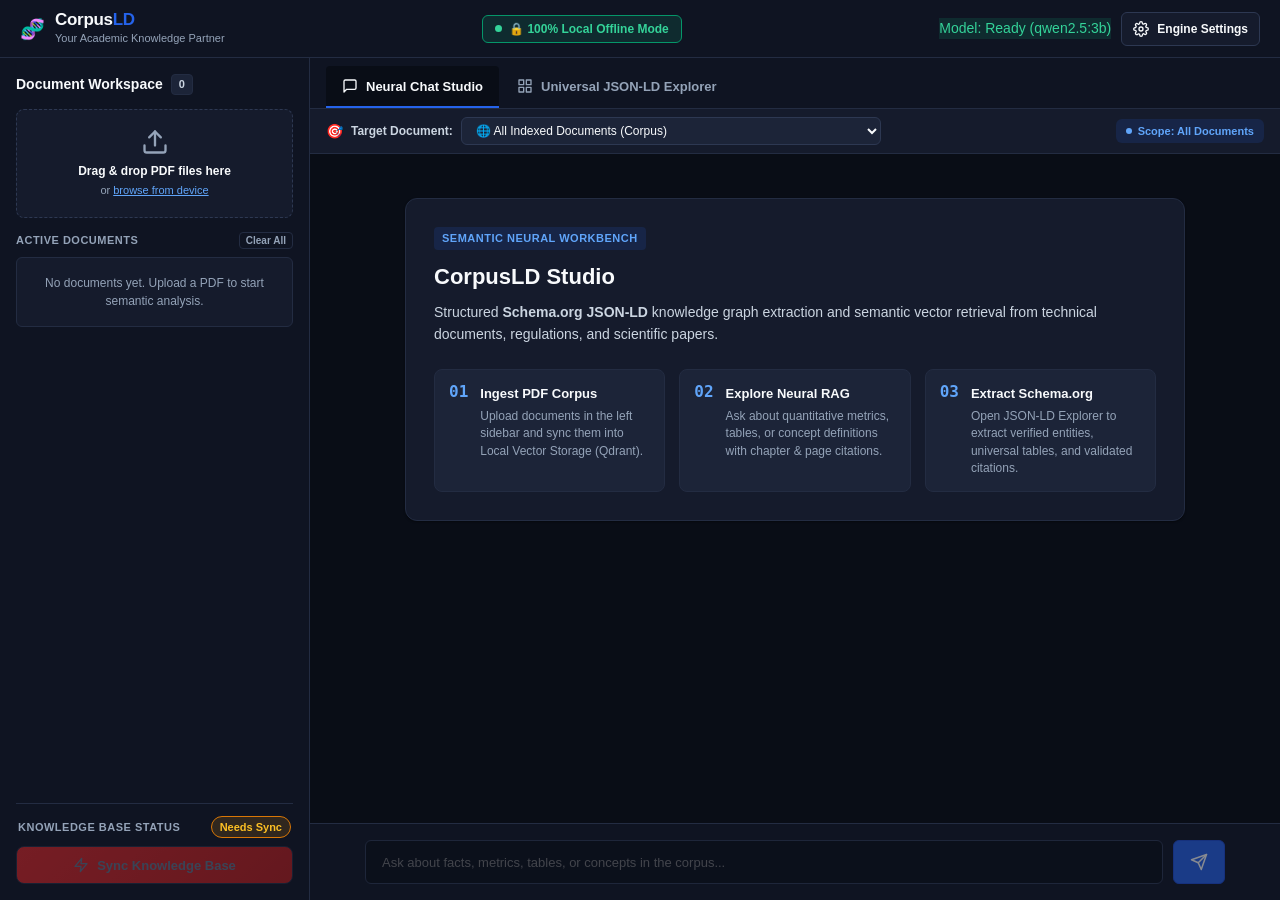
==== frontend/index.html @ 5a7f3708 "feat(ui): add GraphDB live sync controls and Enterprise connection settings" ====
<!DOCTYPE html>
<html lang="en">
<head>
  <meta charset="UTF-8">
  <meta name="viewport" content="width=device-width, initial-scale=1.0">
  <meta http-equiv="Content-Security-Policy" content="default-src 'self'; script-src 'self' 'unsafe-inline' https://cdn.jsdelivr.net; style-src 'self' 'unsafe-inline' https://fonts.googleapis.com; font-src 'self' https://fonts.gstatic.com; connect-src 'self'; img-src 'self' data:;">
  <meta name="description" content="CorpusLD: Academic Knowledge Discovery. Transform unstructured PDFs into verified Schema.org JSON-LD and grounded knowledge graphs.">
  <title>CorpusLD | Your Academic Knowledge Partner &amp; Neural RAG Studio</title>
  <link rel="preconnect" href="https://fonts.googleapis.com">
  <link rel="preconnect" href="https://fonts.gstatic.com" crossorigin>
  <link href="https://fonts.googleapis.com/css2?family=Inter:wght@400;500;600;700&family=JetBrains+Mono:wght@400;500;600&family=Outfit:wght@500;600;700&display=swap" rel="stylesheet">
  <link rel="stylesheet" href="style.css?v=2.4">
</head>
<body>

  <!-- APP CONTAINER -->
  <div class="app-layout">

    <!-- TOP NAVIGATION BAR -->
    <header class="app-header">
      <div class="header-left">
        <button id="btn-mobile-sidebar" class="btn-icon-nav mobile-only" aria-label="Open document navigation" title="Document Navigation">
          <svg width="20" height="20" viewBox="0 0 24 24" fill="none" stroke="currentColor" stroke-width="2" stroke-linecap="round"><line x1="3" y1="12" x2="21" y2="12"></line><line x1="3" y1="6" x2="21" y2="6"></line><line x1="3" y1="18" x2="21" y2="18"></line></svg>
        </button>
        <div class="brand-logo">
          <div class="brand-mark">🧬</div>
          <div class="brand-text">
            <div class="brand-title">Corpus<span class="brand-accent">LD</span></div>
            <div class="brand-subtitle">Your Academic Knowledge Partner</div>
          </div>
        </div>
      </div>

      <div class="header-center">
        <div id="privacy-badge" class="privacy-pill privacy-local" title="Data processed 100% locally on this device">
          <span class="status-indicator"></span>
          <span id="privacy-badge-text">100% Local Offline Mode</span>
        </div>
      </div>

      <div class="header-right">
        <div id="model-status-pill" class="status-badge badge-success">
          <span class="badge-dot"></span>
          <span id="model-status-text">Model: Ready (qwen2.5:3b)</span>
        </div>
        <button id="btn-open-settings" class="btn btn-secondary btn-compact" title="Engine Configuration & BYOK">
          <svg width="16" height="16" viewBox="0 0 24 24" fill="none" stroke="currentColor" stroke-width="2" stroke-linecap="round" stroke-linejoin="round"><circle cx="12" cy="12" r="3"></circle><path d="M19.4 15a1.65 1.65 0 0 0 .33 1.82l.06.06a2 2 0 0 1 0 2.83 2 2 0 0 1-2.83 0l-.06-.06a1.65 1.65 0 0 0-1.82-.33 1.65 1.65 0 0 0-1 1.51V21a2 2 0 0 1-2 2 2 2 0 0 1-2-2v-.09A1.65 1.65 0 0 0 9 19.4a1.65 1.65 0 0 0-1.82.33l-.06.06a2 2 0 0 1-2.83 0 2 2 0 0 1 0-2.83l.06-.06a1.65 1.65 0 0 0 .33-1.82 1.65 1.65 0 0 0-1.51-1H3a2 2 0 0 1-2-2 2 2 0 0 1 2-2h.09A1.65 1.65 0 0 0 4.6 9a1.65 1.65 0 0 0-.33-1.82l-.06-.06a2 2 0 0 1 0-2.83 2 2 0 0 1 2.83 0l.06.06a1.65 1.65 0 0 0 1.82.33H9a1.65 1.65 0 0 0 1-1.51V3a2 2 0 0 1 2-2 2 2 0 0 1 2 2v.09a1.65 1.65 0 0 0 1 1.51 1.65 1.65 0 0 0 1.82-.33l.06-.06a2 2 0 0 1 2.83 0 2 2 0 0 1 0 2.83l-.06.06a1.65 1.65 0 0 0-.33 1.82V9a1.65 1.65 0 0 0 1.51 1H21a2 2 0 0 1 2 2 2 2 0 0 1-2 2h-.09a1.65 1.65 0 0 0-1.51 1z"></path></svg>
          <span>Engine Settings</span>
        </button>
      </div>
    </header>

    <!-- MAIN BODY GRID -->
    <div class="app-body">

      <!-- SIDEBAR: SOURCE & KNOWLEDGE BASE -->
      <aside class="sidebar" id="app-sidebar">
        <div class="sidebar-header">
          <div class="sidebar-title-group">
            <h3>Document Workspace</h3>
            <span id="doc-count-badge" class="count-badge">0</span>
          </div>
          <button id="btn-close-sidebar" class="btn-icon-close mobile-only" aria-label="Close document panel">&times;</button>
        </div>

        <!-- UPLOAD DROPZONE -->
        <div class="dropzone" id="dropzone" tabindex="0" role="button" aria-label="Upload PDF files">
          <input type="file" id="file-input" multiple accept=".pdf" class="file-input-hidden">
          <div class="dropzone-content">
            <div class="dropzone-icon">
              <svg width="28" height="28" viewBox="0 0 24 24" fill="none" stroke="currentColor" stroke-width="2" stroke-linecap="round" stroke-linejoin="round"><path d="M21 15v4a2 2 0 0 1-2 2H5a2 2 0 0 1-2-2v-4"></path><polyline points="17 8 12 3 7 8"></polyline><line x1="12" y1="3" x2="12" y2="15"></line></svg>
            </div>
            <p class="dropzone-title">Drag &amp; drop PDF files here</p>
            <p class="dropzone-sub">or <span class="browse-link">browse from device</span></p>
          </div>
        </div>

        <!-- DOCUMENT LIST -->
        <div class="sources-container">
          <div class="sources-header">
            <span>Active Documents</span>
            <button id="btn-clear-workspace" class="btn-clear-workspace" title="Clear all documents from workspace">Clear All</button>
          </div>
          <div class="sources-list" id="sources-list">
            <div class="empty-sources">No documents yet. Upload a PDF to start semantic analysis.</div>
          </div>
        </div>

        <!-- SYNC ACTION BAR (WITH CO-LOCATED DYNAMIC STATUS) -->
        <div class="sidebar-footer">
          <div class="sync-status-row">
            <span class="sync-status-label">Knowledge Base Status</span>
            <span id="sync-state-badge" class="sync-badge badge-warning">Needs Sync</span>
          </div>
          <button id="btn-sync-kb" class="btn btn-sync btn-sync-needed btn-block" disabled>
            <svg class="sync-icon" width="16" height="16" viewBox="0 0 24 24" fill="none" stroke="currentColor" stroke-width="2" stroke-linecap="round" stroke-linejoin="round"><polygon points="13 2 3 14 12 14 11 22 21 10 12 10 13 2"></polygon></svg>
            <span id="btn-sync-label">Sync Knowledge Base</span>
          </button>
          <div id="sync-spinner" class="sync-status hidden">
            <div class="spinner"></div>
            <span id="sync-status-text">Processing...</span>
          </div>
        </div>
      </aside>

      <!-- SIDEBAR BACKDROP FOR MOBILE -->
      <div id="sidebar-backdrop" class="sidebar-backdrop hidden"></div>

      <!-- MAIN CONTENT VIEW -->
      <main class="main-content">
        
        <!-- PRIMARY TABS NAVIGATION -->
        <nav class="tabs-nav" aria-label="Studio View Navigation">
          <button class="tab-btn active" data-tab="tab-chat" id="tab-nav-chat">
            <svg width="16" height="16" viewBox="0 0 24 24" fill="none" stroke="currentColor" stroke-width="2" stroke-linecap="round" stroke-linejoin="round"><path d="M21 15a2 2 0 0 1-2 2H7l-4 4V5a2 2 0 0 1 2-2h14a2 2 0 0 1 2 2z"></path></svg>
            <span>Neural Chat Studio</span>
          </button>
          <button class="tab-btn" data-tab="tab-jsonld" id="tab-nav-jsonld">
            <svg width="16" height="16" viewBox="0 0 24 24" fill="none" stroke="currentColor" stroke-width="2" stroke-linecap="round" stroke-linejoin="round"><rect x="3" y="3" width="7" height="7"></rect><rect x="14" y="3" width="7" height="7"></rect><rect x="14" y="14" width="7" height="7"></rect><rect x="3" y="14" width="7" height="7"></rect></svg>
            <span>Universal JSON-LD Explorer</span>
          </button>
        </nav>

        <!-- TAB 1: NEURAL CHAT STUDIO (RAG) -->
        <div id="tab-chat" class="tab-panel active">
          <div class="chat-container">
            <!-- CHAT SCOPE SELECTOR BAR -->
            <div class="chat-scope-bar">
              <div class="scope-select-wrap">
                <span class="scope-icon">🎯</span>
                <span class="scope-title">Target Document:</span>
                <select id="select-chat-scope" class="select-chat-scope">
                  <option value="">🌐 All Indexed Documents (Corpus)</option>
                </select>
              </div>
              <div id="chat-scope-pill" class="chat-scope-pill">
                <span class="scope-indicator-dot"></span>
                <span id="chat-scope-pill-text">Scope: All Documents</span>
              </div>
            </div>

            <div class="chat-messages" id="chat-messages">
              <div class="chat-welcome-card">
                <div class="welcome-header">
                  <div class="welcome-badge">Semantic Neural Workbench</div>
                  <h2>CorpusLD Studio</h2>
                  <p class="welcome-desc">Structured <strong>Schema.org JSON-LD</strong> knowledge graph extraction and semantic vector retrieval from technical documents, regulations, and scientific papers.</p>
                </div>
                
                <div class="welcome-workflow-grid">
                  <div class="workflow-step">
                    <div class="step-num">01</div>
                    <div class="step-content">
                      <h4>Ingest PDF Corpus</h4>
                      <p>Upload documents in the left sidebar and sync them into Local Vector Storage (Qdrant).</p>
                    </div>
                  </div>
                  <div class="workflow-step">
                    <div class="step-num">02</div>
                    <div class="step-content">
                      <h4>Explore Neural RAG</h4>
                      <p>Ask about quantitative metrics, tables, or concept definitions with chapter &amp; page citations.</p>
                    </div>
                  </div>
                  <div class="workflow-step">
                    <div class="step-num">03</div>
                    <div class="step-content">
                      <h4>Extract Schema.org</h4>
                      <p>Open JSON-LD Explorer to extract verified entities, universal tables, and validated citations.</p>
                    </div>
                  </div>
                </div>
              </div>
            </div>

            <!-- CHAT INPUT BAR -->
            <div class="chat-input-wrapper">
              <form id="chat-form" class="chat-form">
                <input type="text" id="chat-input" placeholder="Ask about facts, metrics, tables, or concepts in the corpus..." autocomplete="off" disabled>
                <button type="submit" id="btn-send-chat" class="btn btn-primary btn-send" disabled aria-label="Send Query">
                  <svg width="18" height="18" viewBox="0 0 24 24" fill="none" stroke="currentColor" stroke-width="2" stroke-linecap="round" stroke-linejoin="round"><line x1="22" y1="2" x2="11" y2="13"></line><polygon points="22 2 15 22 11 13 2 9 22 2"></polygon></svg>
                </button>
              </form>
            </div>
          </div>
        </div>

        <!-- TAB 2: UNIVERSAL JSON-LD EXPLORER -->
        <div id="tab-jsonld" class="tab-panel">
          <div class="jsonld-workspace">
            
            <!-- CONTROLS BAR -->
            <div class="jsonld-controls-bar">
              <div class="control-group">
                <label for="select-jsonld-doc">Select Source Document:</label>
                <select id="select-jsonld-doc" class="select-dropdown">
                  <option value="">Select registered document...</option>
                </select>
              </div>
              <div class="control-actions">
                <button id="btn-run-extraction" class="btn btn-accent" disabled>
                  <svg width="16" height="16" viewBox="0 0 24 24" fill="none" stroke="currentColor" stroke-width="2" stroke-linecap="round" stroke-linejoin="round"><polygon points="13 2 3 14 12 14 11 22 21 10 12 10 13 2"></polygon></svg>
                  <span>Extract JSON-LD (Agentic RAG)</span>
                </button>
                <button id="btn-cancel-extraction" class="btn btn-danger hidden">
                  <svg width="16" height="16" viewBox="0 0 24 24" fill="none" stroke="currentColor" stroke-width="2" stroke-linecap="round" stroke-linejoin="round"><rect x="3" y="3" width="18" height="18" rx="2" ry="2"></rect></svg>
                  <span>Cancel</span>
                </button>
                <div class="export-dropdown-wrapper">
                  <select id="select-export-format" class="select-dropdown export-select" disabled title="Select export serialization format">
                    <option value="jsonld">📥 Universal JSON-LD (.jsonld)</option>
                    <option value="ttl">🐢 W3C Turtle RDF (.ttl)</option>
                    <option value="bibtex">📚 BibTeX Citation (.bib)</option>
                    <option value="ris">📑 RIS Reference (.ris)</option>
                    <option value="csl">🧩 CSL-JSON (.csl.json)</option>
                    <option value="cypher">🕸️ Neo4j Cypher Script (.cql)</option>
                    <option value="graph">🧠 Deep KG Graph (.graph.jsonld)</option>
                  </select>
                  <button id="btn-download-export" class="btn btn-secondary" disabled title="Download formatted export file">
                    <svg width="16" height="16" viewBox="0 0 24 24" fill="none" stroke="currentColor" stroke-width="2" stroke-linecap="round" stroke-linejoin="round"><path d="M21 15v4a2 2 0 0 1-2 2H5a2 2 0 0 1-2-2v-4"></path><polyline points="7 10 12 15 17 10"></polyline><line x1="12" y1="15" x2="12" y2="3"></line></svg>
                    <span>Download</span>
                  </button>
                </div>
                <button id="btn-sync-graphdb" class="btn btn-secondary" disabled title="Stream extracted Knowledge Graph directly into live Neo4j or SPARQL GraphDB">
                  <svg width="16" height="16" viewBox="0 0 24 24" fill="none" stroke="currentColor" stroke-width="2" stroke-linecap="round" stroke-linejoin="round"><circle cx="18" cy="5" r="3"></circle><circle cx="6" cy="12" r="3"></circle><circle cx="18" cy="19" r="3"></circle><line x1="8.59" y1="13.51" x2="15.42" y2="17.49"></line><line x1="15.41" y1="6.51" x2="8.59" y2="10.49"></line></svg>
                  <span>Sync to GraphDB</span>
                </button>
                <button id="btn-copy-scholar-tags" class="btn btn-secondary" disabled title="Copy Google Scholar & Highwire Press HTML Meta Tags">
                  <svg width="16" height="16" viewBox="0 0 24 24" fill="none" stroke="currentColor" stroke-width="2" stroke-linecap="round" stroke-linejoin="round"><path d="M4 19.5A2.5 2.5 0 0 1 6.5 17H20"></path><path d="M6.5 2H20v20H6.5A2.5 2.5 0 0 1 4 19.5v-15A2.5 2.5 0 0 1 6.5 2z"></path></svg>
                  <span>Copy Scholar Tags</span>
                </button>
              </div>
            </div>

            <!-- AGENTIC MULTI-STEP PROGRESS STEPPER -->
            <div id="agent-stepper" class="agent-stepper hidden">
              <div class="stepper-header">
                <div class="stepper-title-wrap">
                  <span class="stepper-indicator"></span>
                  <span class="stepper-title">Agentic Multi-Step Extraction Pipeline</span>
                </div>
                <span id="stepper-timer" class="stepper-timer">00:00</span>
              </div>
              <div class="stepper-track">
                <div class="step-card" id="step-1">
                  <div class="step-icon">1</div>
                  <div class="step-info">
                    <span class="step-name">Cover &amp; Metadata</span>
                    <span class="step-status" id="step-status-1">Pending</span>
                  </div>
                </div>
                <div class="step-divider"></div>
                <div class="step-card" id="step-2">
                  <div class="step-icon">2</div>
                  <div class="step-info">
                    <span class="step-name">Section Outline</span>
                    <span class="step-status" id="step-status-2">Pending</span>
                  </div>
                </div>
                <div class="step-divider"></div>
                <div class="step-card" id="step-3">
                  <div class="step-icon">3</div>
                  <div class="step-info">
                    <span class="step-name">Precision Metrics</span>
                    <span class="step-status" id="step-status-3">Pending</span>
                  </div>
                </div>
                <div class="step-divider"></div>
                <div class="step-card" id="step-4">
                  <div class="step-icon">4</div>
                  <div class="step-info">
                    <span class="step-name">Tables &amp; Data</span>
                    <span class="step-status" id="step-status-4">Pending</span>
                  </div>
                </div>
                <div class="step-divider"></div>
                <div class="step-card" id="step-5">
                  <div class="step-icon">5</div>
                  <div class="step-info">
                    <span class="step-name">Bibliography</span>
                    <span class="step-status" id="step-status-5">Pending</span>
                  </div>
                </div>
              </div>
            </div>

            <!-- LIVE TERMINAL LOG STREAM -->
            <div id="terminal-container" class="terminal-card hidden">
              <div class="terminal-header">
                <div class="terminal-title">
                  <span id="terminal-pulse" class="terminal-pulse"></span>
                  <span id="terminal-status-text">Agentic Execution Live Stream</span>
                </div>
                <button id="btn-clear-terminal" class="btn-clear">Clear Terminal</button>
              </div>
              <div id="terminal-logs" class="terminal-body"></div>
            </div>

            <!-- JSON-LD RESULTS CONTAINER -->
            <div id="jsonld-results-container" class="jsonld-results-wrapper hidden">
              
              <!-- DOCUMENT HERO OVERVIEW CARD -->
              <div class="doc-hero-card">
                <div class="doc-hero-meta-row">
                  <span id="hero-badge-type" class="hero-meta-pill">🏷️ ScholarlyArticle</span>
                  <span id="hero-badge-lang" class="hero-meta-pill">🌐 en</span>
                  <span id="hero-badge-date" class="hero-meta-pill">📅 2024</span>
                  <span id="hero-badge-authors" class="hero-meta-pill">👥 4 Authors</span>
                  <span id="hero-badge-citations" class="hero-meta-pill">📚 15 Citations</span>
                </div>
                <h2 id="doc-hero-title" class="doc-hero-title">Document Title</h2>
                <p id="doc-hero-desc" class="doc-hero-desc">Document description...</p>
              </div>

              <!-- RICH SNIPPETS & KG VALIDATION AUDIT STRIP -->
              <div class="validator-banner">
                <div class="validator-left">
                  <div class="score-box">
                    <span id="rich-score-val" class="score-number">100</span>
                    <span class="score-total">/ 100</span>
                  </div>
                  <div class="validator-badge-info">
                    <span id="rich-badge" class="badge-tag badge-ready">Google Rich Result Ready</span>
                    <span class="validator-sublabel">Schema.org &amp; Knowledge Graph Integrity Audit</span>
                  </div>
                </div>
                <div class="validator-divider"></div>
                <div class="validator-checks-grid" id="validator-checks"></div>
              </div>

              <!-- 13 SUB-TABS NAVIGATION -->
              <div class="subtabs-nav" role="tablist">
                <button class="subtab-btn active" data-subtab="sub-author">Author &amp; Metadata</button>
                <button class="subtab-btn" data-subtab="sub-kg">🧠 Knowledge Graph</button>
                <button class="subtab-btn" data-subtab="sub-entities">Entities</button>
                <button class="subtab-btn" data-subtab="sub-metrics">Quantitative Metrics</button>
                <button class="subtab-btn" data-subtab="sub-sections">Sections</button>
                <button class="subtab-btn" data-subtab="sub-tables">Tables</button>
                <button class="subtab-btn" data-subtab="sub-procedures">⚙️ Procedures</button>
                <button class="subtab-btn" data-subtab="sub-formulas">📐 Math Formulas</button>
                <button class="subtab-btn" data-subtab="sub-terms">🏷️ Terms &amp; Codes</button>
                <button class="subtab-btn" data-subtab="sub-refs">References</button>
                <button class="subtab-btn" data-subtab="sub-scholar">Scholar Meta Tags</button>
                <button class="subtab-btn" data-subtab="sub-htmlhead">HTML Head Bundle</button>
                <button class="subtab-btn" data-subtab="sub-raw">Raw JSON-LD</button>
                <button class="subtab-btn" data-subtab="sub-logs">Telemetry Logs</button>
              </div>

              <!-- SUBTAB PANELS -->
              <div class="subtabs-content">
                <div id="sub-author" class="subtab-panel active">
                  <div id="author-content"></div>
                </div>
                <div id="sub-kg" class="subtab-panel">
                  <div id="kg-content"></div>
                </div>
                <div id="sub-entities" class="subtab-panel">
                  <div id="entities-content"></div>
                </div>
                <div id="sub-metrics" class="subtab-panel">
                  <div id="metrics-content"></div>
                </div>
                <div id="sub-sections" class="subtab-panel">
                  <div id="sections-content"></div>
                </div>
                <div id="sub-tables" class="subtab-panel">
                  <div id="tables-content"></div>
                </div>
                <div id="sub-procedures" class="subtab-panel">
                  <div id="procedures-content"></div>
                </div>
                <div id="sub-formulas" class="subtab-panel">
                  <div id="formulas-content"></div>
                </div>
                <div id="sub-terms" class="subtab-panel">
                  <div id="terms-content"></div>
                </div>
                <div id="sub-refs" class="subtab-panel">
                  <div id="refs-content"></div>
                </div>
                <div id="sub-scholar" class="subtab-panel">
                  <div class="code-block-wrapper">
                    <button id="btn-copy-scholar" class="btn-copy">Copy HTML Meta Tags</button>
                    <pre><code id="scholar-meta-code" class="language-html"></code></pre>
                  </div>
                </div>
                <div id="sub-htmlhead" class="subtab-panel">
                  <div class="code-block-wrapper">
                    <button id="btn-copy-htmlhead" class="btn-copy">Copy HTML Head Bundle</button>
                    <pre><code id="htmlhead-code" class="language-html"></code></pre>
                  </div>
                </div>
                <div id="sub-logs" class="subtab-panel">
                  <div id="logs-content"></div>
                </div>
                <div id="sub-raw" class="subtab-panel">
                  <div class="code-block-wrapper">
                    <button id="btn-copy-raw" class="btn-copy">Copy JSON-LD</button>
                    <pre><code id="raw-jsonld-code"></code></pre>
                  </div>
                </div>
              </div>


            </div>

          </div>
        </div>

      </main>
    </div>
  </div>

  <!-- SETTINGS MODAL (BYOK & ENGINE CONFIG) -->
  <div id="settings-modal" class="modal-backdrop hidden" role="dialog" aria-modal="true" aria-labelledby="settings-modal-heading">
    <div class="modal-dialog">
      <div class="modal-header">
        <div class="modal-title">
          <svg width="20" height="20" viewBox="0 0 24 24" fill="none" stroke="currentColor" stroke-width="2" stroke-linecap="round" stroke-linejoin="round"><circle cx="12" cy="12" r="3"></circle><path d="M19.4 15a1.65 1.65 0 0 0 .33 1.82l.06.06a2 2 0 0 1 0 2.83 2 2 0 0 1-2.83 0l-.06-.06a1.65 1.65 0 0 0-1.82-.33 1.65 1.65 0 0 0-1 1.51V21a2 2 0 0 1-2 2 2 2 0 0 1-2-2v-.09A1.65 1.65 0 0 0 9 19.4a1.65 1.65 0 0 0-1.82.33l-.06.06a2 2 0 0 1-2.83 0 2 2 0 0 1 0-2.83l.06-.06a1.65 1.65 0 0 0 .33-1.82 1.65 1.65 0 0 0-1.51-1H3a2 2 0 0 1-2-2 2 2 0 0 1 2-2h.09A1.65 1.65 0 0 0 4.6 9a1.65 1.65 0 0 0-.33-1.82l-.06-.06a2 2 0 0 1 0-2.83 2 2 0 0 1 2.83 0l.06.06a1.65 1.65 0 0 0 1.82.33H9a1.65 1.65 0 0 0 1-1.51V3a2 2 0 0 1 2-2 2 2 0 0 1 2 2v.09a1.65 1.65 0 0 0 1 1.51 1.65 1.65 0 0 0 1.82-.33l.06-.06a2 2 0 0 1 2.83 0 2 2 0 0 1 0 2.83l-.06.06a1.65 1.65 0 0 0-.33 1.82V9a1.65 1.65 0 0 0 1.51 1H21a2 2 0 0 1 2 2 2 2 0 0 1-2 2h-.09a1.65 1.65 0 0 0-1.51 1z"></path></svg>
          <h3 id="settings-modal-heading">Engine Configuration &amp; BYOK</h3>
        </div>
        <button id="btn-close-settings" class="btn-close" aria-label="Close Settings">&times;</button>
      </div>

      <div class="modal-body">
        
        <!-- PRIVACY NOTICE BANNER -->
        <div class="privacy-notice">
          <div class="notice-icon">
            <svg width="18" height="18" viewBox="0 0 24 24" fill="none" stroke="currentColor" stroke-width="2" stroke-linecap="round" stroke-linejoin="round"><rect x="3" y="11" width="18" height="11" rx="2" ry="2"></rect><path d="M7 11V7a5 5 0 0 1 10 0v4"></path></svg>
          </div>
          <div class="notice-text">
            <strong>API Key Privacy:</strong> API keys are stored exclusively in your local browser memory (localStorage) and are never sent to third-party databases.
          </div>
        </div>

        <!-- SECTION 1: LLM ENGINE -->
        <div class="settings-section">
          <h4>LLM Inference Engine</h4>
          
          <div class="form-group">
            <label for="setting-provider">Select Provider:</label>
            <select id="setting-provider" class="form-control">
              <option value="ollama">Local Ollama (100% Offline Local)</option>
              <option value="gemini">Google Gemini (BYOK Cloud)</option>
              <option value="groq">Groq High-Speed (BYOK Cloud)</option>
              <option value="openai">OpenAI Official (BYOK Cloud)</option>
              <option value="custom">Custom OpenAI-Compatible / OpenRouter / LM Studio</option>
            </select>
          </div>

          <!-- DYNAMIC LOCAL OLLAMA MODELS -->
          <div id="group-ollama-model" class="form-group">
            <label for="setting-ollama-model">Detected Local Ollama Models:</label>
            <select id="setting-ollama-model" class="form-control">
              <option value="qwen2.5:3b">qwen2.5:3b (Recommended Default)</option>
            </select>
          </div>

          <!-- CUSTOM BASE URL (FOR OPENROUTER / LM STUDIO / VLLM) -->
          <div id="group-base-url" class="form-group hidden">
            <label for="setting-base-url">Custom Base URL / API Endpoint:</label>
            <input type="text" id="setting-base-url" class="form-control" placeholder="https://openrouter.ai/api/v1 or http://localhost:1234/v1">
          </div>

          <!-- CLOUD / CUSTOM MODEL NAME -->
          <div id="group-cloud-model" class="form-group hidden">
            <label for="setting-cloud-model">Model Name (Model ID):</label>
            <input type="text" id="setting-cloud-model" class="form-control" placeholder="gemini-3.5-flash-lite / deepseek-chat / meta-llama/llama-3.3-70b-instruct">
          </div>

          <div id="group-api-key" class="form-group hidden">
            <label for="setting-api-key">API Key (Optional for local servers like LM Studio):</label>
            <input type="password" id="setting-api-key" class="form-control" placeholder="sk-... / gsk_... / key">
          </div>
        </div>

        <!-- SECTION 2: PARSER ENGINE -->
        <div class="settings-section">
          <h4>PDF Parser Strategy</h4>
          
          <div class="form-group">
            <label for="setting-parser">Parser Selection:</label>
            <select id="setting-parser" class="form-control">
              <option value="pypdf">PyPDF Local (100% Offline, Standard)</option>
              <option value="hybrid">Hybrid: PyPDF + LlamaParse (selective: complex table pages only)</option>
              <option value="llamaparse">LlamaParse API (Vision Layout Markdown)</option>
              <option value="unstructured">Unstructured API (Structured JSON)</option>
            </select>
          </div>

          <div id="group-llamaparse-key" class="form-group hidden">
            <label for="setting-llamaparse-key">LlamaParse API Key:</label>
            <input type="password" id="setting-llamaparse-key" class="form-control" placeholder="llx-...">
          </div>

          <div id="group-unstructured-key" class="form-group hidden">
            <label for="setting-unstructured-key">Unstructured API Key:</label>
            <input type="password" id="setting-unstructured-key" class="form-control" placeholder="API Key...">
          </div>
        </div>

        <!-- SECTION 3: ENTERPRISE GRAPHDB & REPOSITORY SYNC -->
        <div class="settings-section">
          <h4>Enterprise Graph Database &amp; Repository Sync</h4>
          
          <div class="form-group">
            <label for="setting-graphdb-type">Graph Database Target:</label>
            <select id="setting-graphdb-type" class="form-control">
              <option value="neo4j">Neo4j (Bolt Protocol / REST API)</option>
              <option value="sparql">SPARQL 1.1 Store (Apache Jena / Virtuoso / GraphDB / Neptune)</option>
            </select>
          </div>

          <div id="group-neo4j-fields">
            <div class="form-group">
              <label for="setting-neo4j-uri">Neo4j Bolt URI:</label>
              <input type="text" id="setting-neo4j-uri" class="form-control" placeholder="bolt://localhost:7687 or neo4j+s://xxx.databases.neo4j.io">
            </div>
            <div style="display: grid; grid-template-columns: 1fr 1fr; gap: 10px;">
              <div class="form-group">
                <label for="setting-neo4j-user">Username:</label>
                <input type="text" id="setting-neo4j-user" class="form-control" placeholder="neo4j">
              </div>
              <div class="form-group">
                <label for="setting-neo4j-pass">Password:</label>
                <input type="password" id="setting-neo4j-pass" class="form-control" placeholder="password">
              </div>
            </div>
            <div class="form-group">
              <label for="setting-neo4j-db">Database Name:</label>
              <input type="text" id="setting-neo4j-db" class="form-control" placeholder="neo4j">
            </div>
          </div>

          <div id="group-sparql-fields" class="form-group hidden">
            <label for="setting-sparql-url">SPARQL 1.1 Update Endpoint URL:</label>
            <input type="text" id="setting-sparql-url" class="form-control" placeholder="http://localhost:3030/dataset/update">
          </div>

          <div style="display: flex; gap: 8px; align-items: center; margin-top: 10px;">
            <button type="button" id="btn-test-graphdb" class="btn btn-secondary btn-compact">Test Connection</button>
            <span id="graphdb-test-result" style="font-size: 11px; color: var(--text-muted);"></span>
          </div>
        </div>

      </div>

      <div class="modal-footer">
        <button id="btn-reset-settings" class="btn btn-secondary">Reset to Default</button>
        <button id="btn-save-settings" class="btn btn-primary">Save Settings</button>
      </div>
    </div>
  </div>

  <script src="app.js?v=2.4"></script>
</body>
</html>
---- frontend/style.css ----
/* ==========================================================================
   CORPUSLD: HIGH-PRECISION SEMANTIC LINKED DATA & NEURAL RAG STUDIO
   ANTI-SLOP DESIGN SYSTEM & ACCESSIBLE STYLESHEET (WCAG AA COMPLIANT)
   ========================================================================== */

:root {
  /* Surface & Background Tokens (Solid, Non-Frosted) */
  --bg-app: #090d16;
  --bg-sidebar: #0f1422;
  --bg-header: #0f1422;
  --bg-surface: #151b2c;
  --bg-surface-raised: #1c2438;
  --bg-surface-hover: #242e47;
  --bg-surface-active: #2b3857;

  /* Border Tokens */
  --border-subtle: #232c42;
  --border-default: #2d3852;
  --border-hover: #3d4c6f;
  --border-focus: #3b82f6;

  /* Text Contrast Tokens (WCAG AA 4.5:1 to 14:1 verified against dark base) */
  --text-primary: #f8fafc;
  --text-secondary: #cbd5e1;
  --text-muted: #94a3b8;
  --text-dim: #64748b;
  --text-on-accent: #ffffff;

  /* Accent & Intent Palette */
  --accent-primary: #2563eb;
  --accent-primary-hover: #1d4ed8;
  --accent-primary-subtle: rgba(37, 99, 235, 0.14);

  --accent-emerald: #10b981;
  --accent-emerald-subtle: rgba(16, 185, 129, 0.14);
  --accent-emerald-border: #059669;

  --accent-amber: #f59e0b;
  --accent-amber-subtle: rgba(245, 158, 11, 0.14);
  --accent-amber-border: #d97706;

  --accent-rose: #ef4444;
  --accent-rose-hover: #dc2626;
  --accent-rose-subtle: rgba(239, 68, 68, 0.14);
  --accent-rose-border: #b91c1c;

  /* Typography */
  --font-ui: 'Inter', -apple-system, BlinkMacSystemFont, 'Segoe UI', Roboto, sans-serif;
  --font-brand: 'Outfit', 'Inter', sans-serif;
  --font-mono: 'JetBrains Mono', 'SF Mono', Consolas, monospace;

  /* Radii & Structured Geometry */
  --radius-xs: 4px;
  --radius-sm: 6px;
  --radius-md: 8px;
  --radius-lg: 12px;

  /* Crisp Shadows (Ground Elevation without Diffuse Glows) */
  --shadow-sm: 0 1px 2px rgba(0, 0, 0, 0.4);
  --shadow-md: 0 4px 12px rgba(0, 0, 0, 0.45);
  --shadow-lg: 0 12px 32px rgba(0, 0, 0, 0.6);

  /* Transition Tokens */
  --ease-standard: cubic-bezier(0.2, 0, 0, 1);
  --duration-fast: 150ms;
  --duration-base: 200ms;
}

/* ==========================================================================
   RESET & ACCESSIBILITY DEFAULTS
   ========================================================================== */
*, *::before, *::after {
  box-sizing: border-box;
  margin: 0;
  padding: 0;
}

html, body {
  height: 100%;
  width: 100%;
  background-color: var(--bg-app);
  color: var(--text-primary);
  font-family: var(--font-ui);
  font-size: 14px;
  line-height: 1.5;
  -webkit-font-smoothing: antialiased;
  -moz-osx-font-smoothing: grayscale;
}

/* Keyboard Focus Rings */
:focus-visible {
  outline: 2px solid var(--border-focus);
  outline-offset: 2px;
}

/* Scrollbars */
::-webkit-scrollbar {
  width: 7px;
  height: 7px;
}
::-webkit-scrollbar-track {
  background: var(--bg-app);
}
::-webkit-scrollbar-thumb {
  background: var(--border-default);
  border-radius: var(--radius-xs);
}
::-webkit-scrollbar-thumb:hover {
  background: var(--border-hover);
}

/* ==========================================================================
   LAYOUT STRUCTURE
   ========================================================================== */
.app-layout {
  display: flex;
  flex-direction: column;
  height: 100vh;
  width: 100vw;
  overflow: hidden;
  background-color: var(--bg-app);
}

/* ==========================================================================
   HEADER
   ========================================================================== */
.app-header {
  height: 58px;
  padding: 0 20px;
  display: flex;
  align-items: center;
  justify-content: space-between;
  background-color: var(--bg-header);
  border-bottom: 1px solid var(--border-subtle);
  flex-shrink: 0;
  z-index: 30;
}

.header-left {
  display: flex;
  align-items: center;
  gap: 12px;
}

.brand-logo {
  display: flex;
  align-items: center;
  gap: 10px;
  user-select: none;
}

.brand-mark {
  font-size: 20px;
  display: flex;
  align-items: center;
  justify-content: center;
}

.brand-title {
  font-family: var(--font-brand);
  font-size: 17px;
  font-weight: 700;
  letter-spacing: -0.3px;
  color: var(--text-primary);
  line-height: 1.1;
}

.brand-accent {
  color: var(--accent-primary);
}

.brand-subtitle {
  font-size: 11px;
  color: var(--text-muted);
  font-weight: 500;
}

.header-center {
  display: flex;
  align-items: center;
}

/* Privacy Indicator */
.privacy-pill {
  display: inline-flex;
  align-items: center;
  gap: 7px;
  padding: 4px 12px;
  border-radius: var(--radius-sm);
  font-size: 12px;
  font-weight: 600;
  background-color: var(--bg-surface);
  border: 1px solid var(--border-subtle);
  color: var(--text-secondary);
}

.privacy-local {
  background-color: var(--accent-emerald-subtle);
  border-color: var(--accent-emerald-border);
  color: #34d399;
}

.privacy-cloud {
  background-color: var(--accent-amber-subtle);
  border-color: var(--accent-amber-border);
  color: #fbbf24;
}

.status-indicator {
  width: 7px;
  height: 7px;
  border-radius: 50%;
  background-color: currentColor;
}

.header-right {
  display: flex;
  align-items: center;
  gap: 10px;
}

/* Status Badges */
.status-badge {
  display: inline-flex;
  align-items: center;
  gap: 6px;
  padding: 4px 10px;
  border-radius: var(--radius-sm);
  font-size: 11px;
  font-weight: 600;
  border: 1px solid var(--border-subtle);
  background-color: var(--bg-surface);
}

.badge-dot {
  width: 6px;
  height: 6px;
  border-radius: 50%;
  background-color: currentColor;
}

.badge-success {
  background-color: var(--accent-emerald-subtle);
  border-color: var(--accent-emerald-border);
  color: #34d399;
}

.badge-warning {
  background-color: var(--accent-amber-subtle);
  border-color: var(--accent-amber-border);
  color: #fbbf24;
}

.badge-danger {
  background-color: var(--accent-rose-subtle);
  border-color: var(--accent-rose-border);
  color: #f87171;
}

/* ==========================================================================
   BUTTONS
   ========================================================================== */
.btn {
  display: inline-flex;
  align-items: center;
  justify-content: center;
  gap: 8px;
  padding: 7px 14px;
  min-height: 38px;
  border-radius: var(--radius-sm);
  font-family: var(--font-ui);
  font-size: 13px;
  font-weight: 600;
  cursor: pointer;
  border: 1px solid transparent;
  transition: background-color var(--duration-fast) var(--ease-standard),
              border-color var(--duration-fast) var(--ease-standard),
              color var(--duration-fast) var(--ease-standard);
  text-decoration: none;
  white-space: nowrap;
}

.btn-compact {
  min-height: 34px;
  padding: 5px 11px;
  font-size: 12px;
}

.btn-primary {
  background-color: var(--accent-primary);
  color: var(--text-on-accent);
  border-color: #1d4ed8;
}
.btn-primary:hover:not(:disabled) {
  background-color: var(--accent-primary-hover);
  border-color: #1e40af;
}

.btn-accent {
  background-color: #0d9488;
  color: #ffffff;
  border-color: #0f766e;
}
.btn-accent:hover:not(:disabled) {
  background-color: #0f766e;
  border-color: #115e59;
}

.btn-secondary {
  background-color: var(--bg-surface);
  color: var(--text-primary);
  border-color: var(--border-default);
}
.btn-secondary:hover:not(:disabled) {
  background-color: var(--bg-surface-raised);
  border-color: var(--border-hover);
}

.btn-danger {
  background-color: var(--accent-rose-subtle);
  color: #f87171;
  border-color: var(--accent-rose-border);
}
.btn-danger:hover:not(:disabled) {
  background-color: var(--accent-rose);
  color: #ffffff;
  border-color: #b91c1c;
}

.btn-block {
  width: 100%;
}

.btn:disabled {
  opacity: 0.5;
  cursor: not-allowed;
}

.btn-icon-nav {
  display: inline-flex;
  align-items: center;
  justify-content: center;
  width: 38px;
  height: 38px;
  background: var(--bg-surface);
  border: 1px solid var(--border-default);
  border-radius: var(--radius-sm);
  color: var(--text-secondary);
  cursor: pointer;
}
.btn-icon-nav:hover {
  background: var(--bg-surface-raised);
  color: var(--text-primary);
}

.btn-icon-close {
  background: none;
  border: none;
  color: var(--text-muted);
  font-size: 20px;
  cursor: pointer;
  padding: 4px 8px;
  border-radius: var(--radius-xs);
}
.btn-icon-close:hover {
  background-color: var(--bg-surface-raised);
  color: var(--text-primary);
}

.mobile-only {
  display: none;
}

/* ==========================================================================
   APP BODY & SIDEBAR
   ========================================================================== */
.app-body {
  display: grid;
  grid-template-columns: 310px 1fr;
  flex: 1;
  overflow: hidden;
  position: relative;
}

.sidebar {
  background-color: var(--bg-sidebar);
  border-right: 1px solid var(--border-subtle);
  display: flex;
  flex-direction: column;
  padding: 16px;
  gap: 14px;
  overflow-y: auto;
  z-index: 20;
}

.sidebar-header {
  display: flex;
  align-items: center;
  justify-content: space-between;
}

.sidebar-title-group {
  display: flex;
  align-items: center;
  gap: 8px;
}

.sidebar-title-group h3 {
  font-family: var(--font-brand);
  font-size: 14px;
  font-weight: 600;
  color: var(--text-primary);
}

.count-badge {
  background-color: var(--bg-surface-raised);
  padding: 1px 7px;
  border-radius: var(--radius-xs);
  font-size: 11px;
  font-weight: 600;
  color: var(--text-secondary);
  border: 1px solid var(--border-subtle);
}

/* Dropzone */
.dropzone {
  border: 1px dashed var(--border-default);
  border-radius: var(--radius-md);
  padding: 18px 12px;
  text-align: center;
  background-color: var(--bg-surface);
  cursor: pointer;
  transition: border-color var(--duration-fast), background-color var(--duration-fast);
}
.dropzone:hover, .dropzone.dragover {
  border-color: var(--accent-primary);
  background-color: var(--accent-primary-subtle);
}

.file-input-hidden {
  display: none;
}

.dropzone-icon {
  display: flex;
  justify-content: center;
  color: var(--text-muted);
  margin-bottom: 6px;
}
.dropzone:hover .dropzone-icon {
  color: var(--accent-primary);
}

.dropzone-title {
  font-weight: 600;
  color: var(--text-primary);
  font-size: 12px;
}

.dropzone-sub {
  font-size: 11px;
  color: var(--text-muted);
  margin-top: 2px;
}

.browse-link {
  color: #60a5fa;
  text-decoration: underline;
}

/* Sources List */
.sources-container {
  flex: 1;
  display: flex;
  flex-direction: column;
  min-height: 120px;
  gap: 8px;
}

.sources-header {
  display: flex;
  align-items: center;
  justify-content: space-between;
  font-size: 11px;
  font-weight: 600;
  color: var(--text-muted);
  text-transform: uppercase;
  letter-spacing: 0.5px;
}

.btn-clear-workspace {
  background: none;
  border: 1px solid var(--border-subtle);
  border-radius: var(--radius-xs);
  color: var(--text-muted);
  font-size: 10px;
  font-weight: 600;
  padding: 2px 6px;
  cursor: pointer;
  transition: all var(--duration-fast);
}
.btn-clear-workspace:hover {
  background-color: var(--accent-rose-subtle);
  border-color: var(--accent-rose-border);
  color: var(--accent-rose);
}

.sources-list {
  flex: 1;
  display: flex;
  flex-direction: column;
  gap: 6px;
  overflow-y: auto;
  max-height: 280px;
}

.empty-sources {
  padding: 16px 12px;
  text-align: center;
  font-size: 12px;
  color: var(--text-muted);
  border: 1px solid var(--border-subtle);
  border-radius: var(--radius-sm);
  background-color: var(--bg-surface);
}

.source-item {
  display: flex;
  align-items: center;
  justify-content: space-between;
  padding: 8px 10px;
  background-color: var(--bg-surface);
  border: 1px solid var(--border-subtle);
  border-radius: var(--radius-sm);
  transition: background-color var(--duration-fast), border-color var(--duration-fast);
  cursor: pointer;
}
.source-item:hover {
  background-color: var(--bg-surface-raised);
  border-color: var(--border-default);
}
.source-item.active-source {
  border-color: var(--accent-primary);
  background-color: var(--accent-primary-subtle);
}

.source-info {
  display: flex;
  align-items: center;
  gap: 8px;
  overflow: hidden;
}

.source-icon {
  font-size: 14px;
}

.source-name {
  font-size: 12px;
  font-weight: 500;
  color: var(--text-primary);
  white-space: nowrap;
  overflow: hidden;
  text-overflow: ellipsis;
  max-width: 185px;
}

.btn-del-source {
  background: none;
  border: none;
  color: var(--text-muted);
  cursor: pointer;
  padding: 4px;
  border-radius: var(--radius-xs);
  display: inline-flex;
  align-items: center;
  font-size: 13px;
}
.btn-del-source:hover {
  background-color: var(--accent-rose-subtle);
  color: var(--accent-rose);
}

/* Sidebar Footer & Co-located Sync Widget */
.sidebar-footer {
  display: flex;
  flex-direction: column;
  gap: 8px;
  padding-top: 12px;
  border-top: 1px solid var(--border-subtle);
  background-color: var(--bg-sidebar);
}

.sync-status-row {
  display: flex;
  align-items: center;
  justify-content: space-between;
  padding: 0 2px;
}

.sync-status-label {
  font-size: 11px;
  font-weight: 600;
  text-transform: uppercase;
  letter-spacing: 0.5px;
  color: var(--text-muted);
}

.sync-badge {
  font-size: 11px;
  font-weight: 600;
  padding: 2px 8px;
  border-radius: 12px;
  display: inline-flex;
  align-items: center;
  gap: 4px;
}

.sync-badge.badge-warning {
  background-color: var(--accent-amber-subtle);
  color: #fbbf24;
  border: 1px solid var(--accent-amber-border);
}

.sync-badge.badge-success {
  background-color: var(--accent-emerald-subtle);
  color: #34d399;
  border: 1px solid var(--accent-emerald-border);
}

.sync-badge.badge-rose {
  background-color: var(--accent-rose-subtle);
  color: #f87171;
  border: 1px solid var(--accent-rose-border);
}

.btn-sync {
  display: flex;
  align-items: center;
  justify-content: center;
  gap: 8px;
  font-weight: 600;
  font-size: 13px;
  padding: 9px 14px;
  border-radius: var(--radius-md);
  cursor: pointer;
  transition: all 0.2s cubic-bezier(0.16, 1, 0.3, 1);
}

.btn-sync .sync-icon {
  flex-shrink: 0;
  transition: transform 0.3s ease;
}

.btn-sync:hover:not(:disabled) .sync-icon {
  transform: rotate(45deg);
}

/* Red / Attention state when unsynced / needs sync */
.btn-sync.btn-sync-needed {
  background: linear-gradient(135deg, #dc2626, #b91c1c);
  color: #ffffff;
  border: 1px solid #ef4444;
  box-shadow: 0 2px 8px rgba(220, 38, 38, 0.3);
}

.btn-sync.btn-sync-needed:hover:not(:disabled) {
  background: linear-gradient(135deg, #ef4444, #dc2626);
  box-shadow: 0 4px 12px rgba(239, 68, 68, 0.4);
  transform: translateY(-1px);
}

/* Green / Synced calm state when index is up to date */
.btn-sync.btn-sync-synced {
  background-color: var(--bg-surface-raised);
  color: var(--text-secondary);
  border: 1px solid var(--border-default);
}

.btn-sync.btn-sync-synced:hover:not(:disabled) {
  background-color: var(--bg-surface-hover);
  border-color: var(--accent-emerald-border);
  color: var(--text-primary);
}

.btn-sync:disabled {
  opacity: 0.5;
  cursor: not-allowed;
  background-color: var(--bg-surface);
  border-color: var(--border-subtle);
  color: var(--text-dim);
  box-shadow: none;
  transform: none;
}

.sync-status {
  display: flex;
  align-items: center;
  gap: 8px;
  font-size: 12px;
  color: var(--text-secondary);
  padding: 4px 2px;
}

/* Spinner */
.spinner {
  width: 14px;
  height: 14px;
  border: 2px solid rgba(255, 255, 255, 0.2);
  border-top-color: var(--text-primary);
  border-radius: 50%;
  animation: spin 0.6s linear infinite;
  display: inline-block;
}

@keyframes spin {
  to { transform: rotate(360deg); }
}

/* ==========================================================================
   MAIN CONTENT & TABS
   ========================================================================== */
.main-content {
  display: flex;
  flex-direction: column;
  height: 100%;
  background-color: var(--bg-app);
  overflow: hidden;
}

.tabs-nav {
  display: flex;
  align-items: center;
  gap: 2px;
  padding: 8px 16px 0 16px;
  background-color: var(--bg-header);
  border-bottom: 1px solid var(--border-subtle);
}

.tab-btn {
  display: inline-flex;
  align-items: center;
  gap: 8px;
  padding: 10px 16px;
  min-height: 42px;
  background: transparent;
  border: none;
  border-bottom: 2px solid transparent;
  color: var(--text-muted);
  font-family: var(--font-ui);
  font-size: 13px;
  font-weight: 600;
  cursor: pointer;
  transition: color var(--duration-fast), border-color var(--duration-fast);
}

.tab-btn:hover {
  color: var(--text-primary);
}

.tab-btn.active {
  color: var(--text-primary);
  border-bottom-color: var(--accent-primary);
  background-color: var(--bg-app);
  border-top-left-radius: var(--radius-xs);
  border-top-right-radius: var(--radius-xs);
}

.tab-panel {
  display: none;
  flex: 1;
  height: calc(100% - 51px);
  overflow: hidden;
}

.tab-panel.active {
  display: flex;
  flex-direction: column;
}

/* ==========================================================================
   TAB 1: NEURAL CHAT STUDIO
   ========================================================================== */
.chat-container {
  display: flex;
  flex-direction: column;
  height: 100%;
  position: relative;
}

/* Chat Scope Selector Bar */
.chat-scope-bar {
  display: flex;
  align-items: center;
  justify-content: space-between;
  padding: 8px 16px;
  background-color: var(--bg-surface);
  border-bottom: 1px solid var(--border-subtle);
  gap: 12px;
}
.scope-select-wrap {
  display: flex;
  align-items: center;
  gap: 8px;
  flex: 1;
}
.scope-icon {
  font-size: 14px;
}
.scope-title {
  font-size: 12px;
  font-weight: 600;
  color: var(--text-secondary);
  white-space: nowrap;
}
.select-chat-scope {
  padding: 5px 10px;
  background-color: var(--bg-surface-raised);
  border: 1px solid var(--border-default);
  border-radius: var(--radius-sm);
  color: var(--text-primary);
  font-family: var(--font-ui);
  font-size: 12px;
  max-width: 420px;
  width: 100%;
  cursor: pointer;
}
.select-chat-scope:focus {
  border-color: var(--accent-primary);
  outline: none;
}
.chat-scope-pill {
  display: inline-flex;
  align-items: center;
  gap: 6px;
  padding: 4px 10px;
  border-radius: var(--radius-sm);
  font-size: 11px;
  font-weight: 600;
  background-color: var(--accent-primary-subtle);
  border: 1px solid var(--accent-primary-border);
  color: #60a5fa;
  white-space: nowrap;
  max-width: 250px;
  overflow: hidden;
  text-overflow: ellipsis;
}
.scope-indicator-dot {
  width: 6px;
  height: 6px;
  border-radius: 50%;
  background-color: currentColor;
  flex-shrink: 0;
}

.chat-messages {
  flex: 1;
  overflow-y: auto;
  padding: 24px;
  display: flex;
  flex-direction: column;
  gap: 18px;
}

/* Welcome Card */
.chat-welcome-card {
  max-width: 780px;
  margin: 20px auto;
  padding: 28px;
  background-color: var(--bg-surface);
  border: 1px solid var(--border-subtle);
  border-radius: var(--radius-lg);
  box-shadow: var(--shadow-sm);
}

.welcome-badge {
  display: inline-block;
  font-size: 11px;
  font-weight: 700;
  letter-spacing: 0.5px;
  text-transform: uppercase;
  color: #60a5fa;
  background-color: var(--accent-primary-subtle);
  padding: 3px 8px;
  border-radius: var(--radius-xs);
  margin-bottom: 10px;
}

.chat-welcome-card h2 {
  font-family: var(--font-brand);
  font-size: 22px;
  font-weight: 700;
  color: var(--text-primary);
  margin-bottom: 8px;
}

.welcome-desc {
  font-size: 14px;
  color: var(--text-secondary);
  line-height: 1.6;
  margin-bottom: 24px;
}

.welcome-workflow-grid {
  display: grid;
  grid-template-columns: repeat(3, 1fr);
  gap: 14px;
}

.workflow-step {
  display: flex;
  gap: 12px;
  padding: 14px;
  background-color: var(--bg-surface-raised);
  border: 1px solid var(--border-subtle);
  border-radius: var(--radius-md);
}

.step-num {
  font-family: var(--font-mono);
  font-size: 16px;
  font-weight: 700;
  color: #60a5fa;
  line-height: 1;
}

.step-content h4 {
  font-size: 13px;
  font-weight: 600;
  color: var(--text-primary);
  margin-bottom: 4px;
}

.step-content p {
  font-size: 12px;
  color: var(--text-muted);
  line-height: 1.45;
}

/* Chat Messages */
.msg-row {
  display: flex;
  gap: 12px;
  max-width: 820px;
}

.msg-user {
  margin-left: auto;
  flex-direction: row-reverse;
}

.msg-bot {
  margin-right: auto;
}

.msg-avatar {
  width: 32px;
  height: 32px;
  border-radius: var(--radius-sm);
  background-color: var(--bg-surface-raised);
  border: 1px solid var(--border-subtle);
  display: flex;
  align-items: center;
  justify-content: center;
  font-size: 15px;
  flex-shrink: 0;
}

.msg-user .msg-avatar {
  background-color: var(--accent-primary-subtle);
  border-color: var(--accent-primary);
}

.msg-bubble {
  padding: 12px 16px;
  border-radius: var(--radius-md);
  font-size: 13px;
  line-height: 1.6;
  max-width: 720px;
}

.msg-user .msg-bubble {
  background-color: var(--accent-primary);
  color: var(--text-on-accent);
  border-bottom-right-radius: var(--radius-xs);
}

.msg-bot .msg-bubble {
  background-color: var(--bg-surface);
  color: var(--text-primary);
  border: 1px solid var(--border-subtle);
  border-bottom-left-radius: var(--radius-xs);
}

.msg-citations {
  margin-top: 10px;
  padding-top: 8px;
  border-top: 1px solid var(--border-subtle);
  font-size: 11px;
  color: var(--text-muted);
  line-height: 1.5;
}

/* Chat Input Bar */
.chat-input-wrapper {
  padding: 16px 24px;
  background-color: var(--bg-header);
  border-top: 1px solid var(--border-subtle);
}

.chat-form {
  display: flex;
  gap: 10px;
  max-width: 860px;
  margin: 0 auto;
}

.chat-form input[type="text"] {
  flex: 1;
  min-height: 44px;
  padding: 0 16px;
  background-color: var(--bg-surface);
  border: 1px solid var(--border-default);
  border-radius: var(--radius-sm);
  color: var(--text-primary);
  font-family: var(--font-ui);
  font-size: 13px;
  transition: border-color var(--duration-fast);
}

.chat-form input[type="text"]:focus {
  border-color: var(--border-focus);
}

.chat-form input[type="text"]:disabled {
  opacity: 0.5;
  background-color: var(--bg-app);
}

.btn-send {
  min-width: 44px;
  min-height: 44px;
  padding: 0 16px;
}

/* ==========================================================================
   TAB 2: UNIVERSAL JSON-LD EXPLORER
   ========================================================================== */
.jsonld-workspace {
  display: flex;
  flex-direction: column;
  height: 100%;
  overflow-y: auto;
  padding: 20px;
  gap: 16px;
}

.jsonld-controls-bar {
  display: flex;
  align-items: center;
  justify-content: space-between;
  flex-wrap: wrap;
  gap: 12px;
  padding: 14px 16px;
  background-color: var(--bg-surface);
  border: 1px solid var(--border-subtle);
  border-radius: var(--radius-md);
}

.control-group {
  display: flex;
  align-items: center;
  gap: 10px;
}

.control-group label {
  font-size: 12px;
  font-weight: 600;
  color: var(--text-secondary);
}

.select-dropdown {
  min-height: 38px;
  padding: 0 12px;
  background-color: var(--bg-surface-raised);
  border: 1px solid var(--border-default);
  border-radius: var(--radius-sm);
  color: var(--text-primary);
  font-family: var(--font-ui);
  font-size: 13px;
  cursor: pointer;
}

.select-dropdown:focus {
  border-color: var(--border-focus);
}

.control-actions {
  display: flex;
  align-items: center;
  gap: 8px;
  flex-wrap: wrap;
}

.export-dropdown-wrapper {
  display: flex;
  align-items: center;
  gap: 4px;
}

.export-select {
  max-width: 220px;
  font-size: 12px;
  height: 38px;
}

/* Stepper */
.agent-stepper {
  background-color: var(--bg-surface);
  border: 1px solid var(--border-subtle);
  border-radius: var(--radius-md);
  padding: 16px;
}

.stepper-header {
  display: flex;
  align-items: center;
  justify-content: space-between;
  margin-bottom: 14px;
}

.stepper-title-wrap {
  display: flex;
  align-items: center;
  gap: 8px;
}

.stepper-indicator {
  width: 8px;
  height: 8px;
  border-radius: 50%;
  background-color: var(--accent-primary);
  animation: pulse-dot 1.5s infinite;
}

@keyframes pulse-dot {
  0%, 100% { opacity: 1; }
  50% { opacity: 0.3; }
}

.stepper-title {
  font-size: 13px;
  font-weight: 600;
  color: var(--text-primary);
}

.stepper-timer {
  font-family: var(--font-mono);
  font-size: 12px;
  color: #60a5fa;
  background-color: var(--bg-surface-raised);
  padding: 2px 8px;
  border-radius: var(--radius-xs);
  border: 1px solid var(--border-subtle);
}

.stepper-track {
  display: flex;
  align-items: center;
  gap: 8px;
  overflow-x: auto;
}

.step-card {
  display: flex;
  align-items: center;
  gap: 10px;
  padding: 10px 12px;
  background-color: var(--bg-surface-raised);
  border: 1px solid var(--border-subtle);
  border-radius: var(--radius-sm);
  flex: 1;
  min-width: 140px;
}

.step-card.active {
  border-color: #3b82f6;
  background-color: var(--accent-primary-subtle);
}

.step-card.done {
  border-color: var(--accent-emerald-border);
  background-color: var(--accent-emerald-subtle);
}

.step-icon {
  width: 24px;
  height: 24px;
  border-radius: 50%;
  background-color: var(--bg-surface);
  border: 1px solid var(--border-default);
  display: flex;
  align-items: center;
  justify-content: center;
  font-family: var(--font-mono);
  font-size: 11px;
  font-weight: 700;
  color: var(--text-secondary);
}

.step-card.active .step-icon {
  background-color: #2563eb;
  color: #ffffff;
  border-color: #3b82f6;
}

.step-card.done .step-icon {
  background-color: #059669;
  color: #ffffff;
  border-color: #10b981;
}

.step-info {
  display: flex;
  flex-direction: column;
}

.step-name {
  font-size: 12px;
  font-weight: 600;
  color: var(--text-primary);
}

.step-status {
  font-size: 10px;
  color: var(--text-muted);
}

.step-divider {
  width: 16px;
  height: 1px;
  background-color: var(--border-default);
  flex-shrink: 0;
}

/* Terminal Log Stream */
.terminal-card {
  background-color: #050811;
  border: 1px solid var(--border-default);
  border-radius: var(--radius-md);
  overflow: hidden;
}

.terminal-header {
  display: flex;
  align-items: center;
  justify-content: space-between;
  padding: 8px 14px;
  background-color: #0c101d;
  border-bottom: 1px solid var(--border-subtle);
}

.terminal-title {
  display: flex;
  align-items: center;
  gap: 8px;
  font-size: 12px;
  font-weight: 600;
  color: var(--text-secondary);
}

.terminal-pulse {
  width: 8px;
  height: 8px;
  border-radius: 50%;
  background-color: var(--text-dim);
}

.terminal-pulse.running {
  background-color: #3b82f6;
  box-shadow: 0 0 6px #3b82f6;
}

.terminal-pulse.done {
  background-color: #10b981;
}

.terminal-pulse.error {
  background-color: #ef4444;
}

.btn-clear {
  background: none;
  border: none;
  color: var(--text-muted);
  font-size: 11px;
  cursor: pointer;
  padding: 2px 6px;
  border-radius: var(--radius-xs);
}
.btn-clear:hover {
  color: var(--text-primary);
  background-color: var(--bg-surface);
}

.terminal-body {
  padding: 12px 14px;
  font-family: var(--font-mono);
  font-size: 11px;
  line-height: 1.6;
  color: #a7f3d0;
  max-height: 180px;
  overflow-y: auto;
}

/* Results & Validator Banner */
.jsonld-results-wrapper {
  display: flex;
  flex-direction: column;
  gap: 16px;
}

/* Document Hero Card */
.doc-hero-card {
  display: flex;
  flex-direction: column;
  gap: 10px;
  padding: 18px 22px;
  background-color: var(--bg-surface);
  border: 1px solid var(--border-subtle);
  border-radius: var(--radius-md);
}

.doc-hero-meta-row {
  display: flex;
  flex-wrap: wrap;
  gap: 8px;
  align-items: center;
}

.hero-meta-pill {
  font-size: 11px;
  font-weight: 600;
  color: var(--text-secondary);
  background-color: var(--bg-surface-raised);
  border: 1px solid var(--border-subtle);
  padding: 3px 10px;
  border-radius: var(--radius-xs);
  display: inline-flex;
  align-items: center;
  gap: 4px;
}

.doc-hero-title {
  font-family: var(--font-brand);
  font-size: 17px;
  font-weight: 700;
  color: var(--text-primary);
  line-height: 1.35;
  margin: 0;
}

.doc-hero-desc {
  font-size: 12px;
  color: var(--text-secondary);
  line-height: 1.5;
  margin: 0;
  padding-left: 12px;
  border-left: 2px solid var(--accent-primary);
  display: -webkit-box;
  -webkit-line-clamp: 3;
  -webkit-box-orient: vertical;
  overflow: hidden;
  text-overflow: ellipsis;
}

/* Validator Audit Banner */
.validator-banner {
  display: flex;
  align-items: stretch;
  gap: 24px;
  padding: 16px 20px;
  background-color: var(--bg-surface);
  border: 1px solid var(--border-subtle);
  border-radius: var(--radius-md);
}

.validator-left {
  display: flex;
  gap: 16px;
  align-items: center;
  flex: 0 0 320px;
  min-width: 280px;
}

.validator-divider {
  width: 1px;
  background-color: var(--border-subtle);
  align-self: stretch;
  flex-shrink: 0;
}

.score-box {
  display: flex;
  flex-direction: column;
  align-items: center;
  justify-content: center;
  min-width: 60px;
  height: 60px;
  background-color: var(--bg-surface-raised);
  border: 2px solid var(--accent-emerald-border);
  border-radius: var(--radius-md);
  flex-shrink: 0;
}

.score-number {
  font-family: var(--font-mono);
  font-size: 20px;
  font-weight: 700;
  color: #34d399;
  line-height: 1;
}

.score-total {
  font-size: 9.5px;
  color: var(--text-muted);
}

.validator-badge-info {
  display: flex;
  flex-direction: column;
  gap: 5px;
  min-width: 0;
}

.validator-sublabel {
  font-size: 10px;
  color: var(--text-muted);
  font-weight: 600;
  text-transform: uppercase;
  letter-spacing: 0.04em;
  line-height: 1.3;
}

.badge-tag {
  display: inline-block;
  font-size: 10.5px;
  font-weight: 700;
  padding: 3px 9px;
  border-radius: var(--radius-xs);
  width: fit-content;
  line-height: 1.3;
}

.badge-ready {
  background-color: var(--accent-emerald-subtle);
  color: #34d399;
  border: 1px solid var(--accent-emerald-border);
}

.badge-good {
  background-color: rgba(59, 130, 246, 0.12);
  color: #60a5fa;
  border: 1px solid rgba(59, 130, 246, 0.3);
}

.badge-review {
  background-color: rgba(239, 68, 68, 0.12);
  color: #f87171;
  border: 1px solid rgba(239, 68, 68, 0.3);
}

.validator-checks-grid {
  display: grid;
  grid-template-columns: repeat(2, minmax(0, 1fr));
  gap: 8px 24px;
  flex: 1;
  min-width: 0;
}

.check-item {
  font-size: 11px;
  display: flex;
  align-items: flex-start;
  gap: 8px;
  line-height: 1.35;
  min-width: 0;
}

.check-icon {
  font-size: 13px;
  flex-shrink: 0;
  margin-top: 1px;
}

.check-body {
  min-width: 0;
  overflow: hidden;
  text-overflow: ellipsis;
  white-space: normal;
}

.check-cat {
  font-size: 9.5px;
  font-weight: 700;
  color: var(--accent-primary);
  letter-spacing: 0.02em;
}

.check-title {
  color: var(--text-primary);
  font-size: 11px;
}

.check-desc {
  color: var(--text-secondary);
  font-size: 11px;
}

/* Sub-tabs */
.subtabs-nav {
  display: flex;
  gap: 4px;
  padding-bottom: 6px;
  border-bottom: 1px solid var(--border-subtle);
  overflow-x: auto;
}

.subtab-btn {
  padding: 8px 14px;
  min-height: 38px;
  background: var(--bg-surface);
  border: 1px solid var(--border-subtle);
  border-radius: var(--radius-sm);
  color: var(--text-secondary);
  font-family: var(--font-ui);
  font-size: 12px;
  font-weight: 600;
  cursor: pointer;
  white-space: nowrap;
}

.subtab-btn:hover {
  background: var(--bg-surface-raised);
  color: var(--text-primary);
}

.subtab-btn.active {
  background: var(--accent-primary);
  color: #ffffff;
  border-color: #1d4ed8;
}

.subtabs-content {
  background-color: var(--bg-surface);
  border: 1px solid var(--border-subtle);
  border-radius: var(--radius-md);
  padding: 20px;
}

.subtab-panel {
  display: none;
}

.subtab-panel.active {
  display: block;
}

/* Data Tables */
.data-table {
  width: 100%;
  border-collapse: collapse;
  font-size: 12px;
  margin-top: 10px;
}

.data-table th {
  text-align: left;
  padding: 10px 12px;
  background-color: var(--bg-surface-raised);
  color: var(--text-secondary);
  font-weight: 600;
  border-bottom: 1px solid var(--border-default);
}

.data-table td {
  padding: 10px 12px;
  border-bottom: 1px solid var(--border-subtle);
  color: var(--text-primary);
}

.data-table tr:hover td {
  background-color: var(--bg-surface-hover);
}

code {
  font-family: var(--font-mono);
  font-size: 11px;
  background-color: var(--bg-app);
  padding: 2px 6px;
  border-radius: var(--radius-xs);
  border: 1px solid var(--border-subtle);
  color: #93c5fd;
}

.code-block-wrapper {
  position: relative;
}

.btn-copy {
  position: absolute;
  top: 10px;
  right: 10px;
  padding: 6px 12px;
  font-size: 11px;
  font-weight: 600;
  background-color: var(--bg-surface-raised);
  border: 1px solid var(--border-default);
  border-radius: var(--radius-xs);
  color: var(--text-primary);
  cursor: pointer;
}
.btn-copy:hover {
  background-color: var(--bg-surface-hover);
}

pre {
  background-color: #050811;
  padding: 16px;
  border-radius: var(--radius-sm);
  border: 1px solid var(--border-default);
  overflow-x: auto;
  font-family: var(--font-mono);
  font-size: 11px;
  line-height: 1.5;
  color: #cbd5e1;
}

/* ==========================================================================
   SETTINGS MODAL
   ========================================================================== */
.modal-backdrop {
  position: fixed;
  top: 0;
  left: 0;
  width: 100vw;
  height: 100vh;
  background-color: rgba(0, 0, 0, 0.7);
  display: flex;
  align-items: center;
  justify-content: center;
  z-index: 100;
  padding: 20px;
}

.modal-dialog {
  background-color: var(--bg-surface);
  border: 1px solid var(--border-default);
  border-radius: var(--radius-lg);
  width: 100%;
  max-width: 580px;
  max-height: 90vh;
  display: flex;
  flex-direction: column;
  box-shadow: var(--shadow-lg);
  overflow: hidden;
}

.modal-header {
  display: flex;
  align-items: center;
  justify-content: space-between;
  padding: 16px 20px;
  border-bottom: 1px solid var(--border-subtle);
  background-color: var(--bg-surface-raised);
}

.modal-title {
  display: flex;
  align-items: center;
  gap: 10px;
  color: var(--text-primary);
}

.modal-title h3 {
  font-family: var(--font-brand);
  font-size: 16px;
  font-weight: 600;
}

.btn-close {
  background: none;
  border: none;
  color: var(--text-muted);
  font-size: 22px;
  cursor: pointer;
  line-height: 1;
  padding: 4px;
  border-radius: var(--radius-xs);
}
.btn-close:hover {
  color: var(--text-primary);
}

.modal-body {
  padding: 20px;
  overflow-y: auto;
  display: flex;
  flex-direction: column;
  gap: 20px;
}

.privacy-notice {
  display: flex;
  gap: 12px;
  padding: 12px 14px;
  background-color: var(--accent-emerald-subtle);
  border: 1px solid var(--accent-emerald-border);
  border-radius: var(--radius-sm);
  font-size: 12px;
  color: #34d399;
  line-height: 1.45;
}

.notice-icon {
  display: flex;
  align-items: center;
  flex-shrink: 0;
}

.settings-section {
  display: flex;
  flex-direction: column;
  gap: 12px;
}

.settings-section h4 {
  font-family: var(--font-brand);
  font-size: 13px;
  font-weight: 700;
  color: var(--text-primary);
  text-transform: uppercase;
  letter-spacing: 0.5px;
}

.form-group {
  display: flex;
  flex-direction: column;
  gap: 6px;
}

.form-group label {
  font-size: 12px;
  font-weight: 600;
  color: var(--text-secondary);
}

.form-control {
  min-height: 38px;
  padding: 0 12px;
  background-color: var(--bg-surface-raised);
  border: 1px solid var(--border-default);
  border-radius: var(--radius-sm);
  color: var(--text-primary);
  font-family: var(--font-ui);
  font-size: 13px;
}

.form-control:focus {
  border-color: var(--border-focus);
}

.modal-footer {
  display: flex;
  align-items: center;
  justify-content: flex-end;
  gap: 10px;
  padding: 14px 20px;
  background-color: var(--bg-surface-raised);
  border-top: 1px solid var(--border-subtle);
}

/* Helpers */
.hidden {
  display: none !important;
}

/* ==========================================================================
   RESPONSIVE DESIGN (ANTI-SLOP R-03: ZERO OVERFLOW, TAP TARGET >= 44PX)
   ========================================================================== */
@media (max-width: 960px) {
  .mobile-only {
    display: inline-flex;
  }

  .app-body {
    grid-template-columns: 1fr;
  }

  .sidebar {
    position: fixed;
    top: 58px;
    left: -320px;
    width: 300px;
    height: calc(100vh - 58px);
    transition: left var(--duration-base) var(--ease-standard);
    box-shadow: var(--shadow-lg);
    background-color: var(--bg-sidebar);
  }

  .sidebar.open {
    left: 0;
  }

  .sidebar-backdrop {
    position: fixed;
    top: 58px;
    left: 0;
    width: 100vw;
    height: calc(100vh - 58px);
    background-color: rgba(0, 0, 0, 0.6);
    z-index: 15;
  }

  .welcome-workflow-grid {
    grid-template-columns: 1fr;
  }

  .validator-banner {
    flex-direction: column;
  }

  .validator-checks-grid {
    grid-template-columns: 1fr;
    min-width: 100%;
  }

  .stepper-track {
    flex-direction: column;
    align-items: stretch;
  }

  .step-divider {
    width: 1px;
    height: 10px;
    margin: 0 auto;
  }
}

@media (max-width: 640px) {
  .app-header {
    padding: 0 12px;
  }

  .brand-subtitle, #db-status-pill {
    display: none;
  }

  .header-right span {
    display: none;
  }

  .btn-compact {
    padding: 6px;
  }

  .jsonld-controls-bar {
    flex-direction: column;
    align-items: stretch;
  }

  .control-group, .control-actions {
    flex-direction: column;
    align-items: stretch;
  }

  .modal-dialog {
    max-height: 95vh;
  }
}

/* Accessibility: Reduced Motion Support */
@media (prefers-reduced-motion: reduce) {
  *,
  *::before,
  *::after {
    animation-duration: 0.01ms !important;
    animation-iteration-count: 1 !important;
    transition-duration: 0.01ms !important;
    scroll-behavior: auto !important;
  }
}
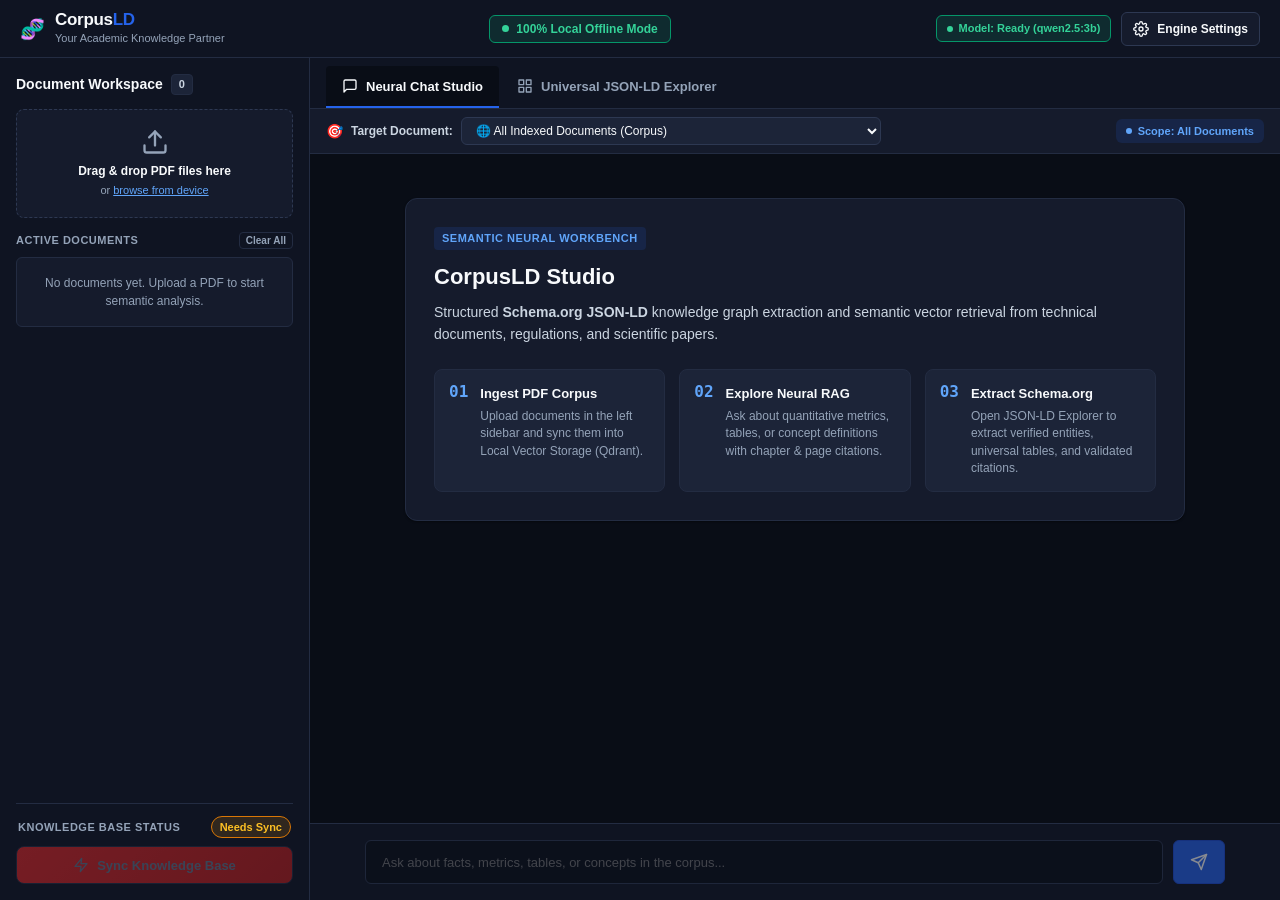
==== commit 71d35755: "feat(ui): highlight missing mandatory metadata with high-contrast alerts and badges" ====
--- a/frontend/index.html
+++ b/frontend/index.html
@@ -305,9 +305,11 @@
                   <span id="hero-badge-type" class="hero-meta-pill">🏷️ ScholarlyArticle</span>
                   <span id="hero-badge-lang" class="hero-meta-pill">🌐 en</span>
                   <span id="hero-badge-date" class="hero-meta-pill">📅 2024</span>
+                  <span id="hero-badge-doi" class="hero-meta-pill">🔗 DOI</span>
                   <span id="hero-badge-authors" class="hero-meta-pill">👥 4 Authors</span>
                   <span id="hero-badge-citations" class="hero-meta-pill">📚 15 Citations</span>
                 </div>
+                <div id="metadata-completeness-alert" class="hidden"></div>
                 <h2 id="doc-hero-title" class="doc-hero-title">Document Title</h2>
                 <p id="doc-hero-desc" class="doc-hero-desc">Document description...</p>
               </div>
--- a/frontend/style.css
+++ b/frontend/style.css
@@ -1348,7 +1348,169 @@
   border-radius: var(--radius-xs);
   display: inline-flex;
   align-items: center;
+  gap: 5px;
+  transition: background-color var(--duration-fast), border-color var(--duration-fast);
+}
+
+/* High-Contrast Pill Status Variants */
+.hero-meta-pill.pill-missing {
+  color: #fee2e2;
+  background-color: #7f1d1d;
+  border: 1px solid #ef4444;
+  font-weight: 700;
+  box-shadow: 0 0 0 1px rgba(239, 68, 68, 0.35);
+}
+
+.hero-meta-pill.pill-warning {
+  color: #fef3c7;
+  background-color: #78350f;
+  border: 1px solid #f59e0b;
+  font-weight: 700;
+}
+
+.hero-meta-pill.pill-valid {
+  color: #d1fae5;
+  background-color: #064e3b;
+  border: 1px solid #10b981;
+}
+
+/* Missing Metadata Attention Banner */
+.metadata-missing-alert {
+  display: flex;
+  flex-direction: column;
+  gap: 8px;
+  padding: 12px 14px;
+  background-color: #450a0a;
+  border: 1px solid #dc2626;
+  border-left: 4px solid #ef4444;
+  border-radius: var(--radius-sm);
+  margin-top: 4px;
+  margin-bottom: 2px;
+}
+
+.metadata-missing-alert .alert-header {
+  display: flex;
+  align-items: center;
+  gap: 8px;
+  font-size: 12px;
+  font-weight: 700;
+  color: #fecaca;
+}
+
+.metadata-missing-alert .alert-body {
+  font-size: 11px;
+  line-height: 1.5;
+  color: #fca5a5;
+}
+
+.missing-tags-wrap {
+  display: flex;
+  flex-wrap: wrap;
+  gap: 6px;
+  margin-top: 6px;
+}
+
+.missing-tag-pill {
+  display: inline-flex;
+  align-items: center;
   gap: 4px;
+  padding: 2px 8px;
+  background-color: #7f1d1d;
+  border: 1px solid #f87171;
+  border-radius: var(--radius-xs);
+  font-size: 11px;
+  font-weight: 600;
+  color: #ffffff;
+}
+
+/* Metadata Field Cards in Author Tab */
+.metadata-fields-grid {
+  display: grid;
+  grid-template-columns: repeat(auto-fit, minmax(280px, 1fr));
+  gap: 12px;
+  margin-bottom: 16px;
+}
+
+.metadata-field-card {
+  padding: 12px 14px;
+  border-radius: var(--radius-sm);
+  background-color: var(--bg-surface-raised);
+  border: 1px solid var(--border-subtle);
+  display: flex;
+  flex-direction: column;
+  gap: 6px;
+}
+
+.metadata-field-card.field-missing {
+  background-color: #2b1111;
+  border: 1px solid #b91c1c;
+  border-left: 3px solid #ef4444;
+}
+
+.metadata-field-card.field-warning {
+  background-color: #2b1d0c;
+  border: 1px solid #d97706;
+  border-left: 3px solid #f59e0b;
+}
+
+.metadata-field-card.field-valid {
+  border-left: 3px solid #10b981;
+}
+
+.metadata-field-card .field-label {
+  display: flex;
+  align-items: center;
+  justify-content: space-between;
+  gap: 8px;
+  font-size: 11px;
+  font-weight: 700;
+  color: var(--text-secondary);
+}
+
+.metadata-field-card.field-missing .field-label {
+  color: #fca5a5;
+}
+
+.metadata-field-card .field-value {
+  font-size: 12px;
+  color: var(--text-primary);
+  word-break: break-word;
+}
+
+.metadata-field-card .field-value.text-missing {
+  color: #f87171;
+  font-size: 11px;
+  line-height: 1.4;
+}
+
+.badge-status-missing {
+  font-size: 10px;
+  padding: 1px 6px;
+  background-color: #7f1d1d;
+  color: #ffffff;
+  border-radius: var(--radius-xs);
+  border: 1px solid #ef4444;
+  font-weight: 700;
+}
+
+.badge-status-warning {
+  font-size: 10px;
+  padding: 1px 6px;
+  background-color: #78350f;
+  color: #fef3c7;
+  border-radius: var(--radius-xs);
+  border: 1px solid #f59e0b;
+  font-weight: 700;
+}
+
+.badge-status-valid {
+  font-size: 10px;
+  padding: 1px 6px;
+  background-color: #064e3b;
+  color: #d1fae5;
+  border-radius: var(--radius-xs);
+  border: 1px solid #10b981;
+  font-weight: 600;
 }
 
 .doc-hero-title {
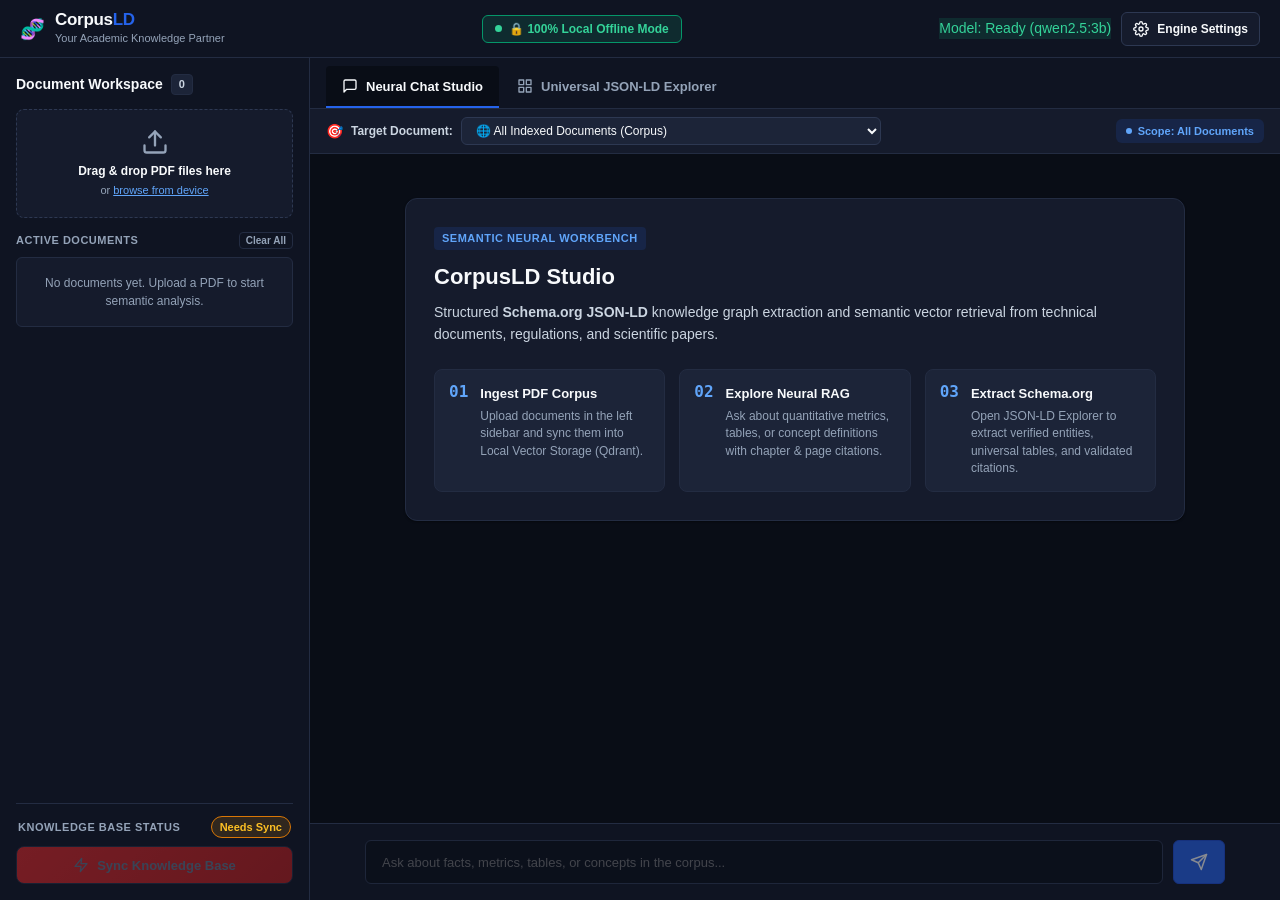
==== commit 76ff6625: "fix(settings): display LlamaParse API key field when parser strategy is hybrid or llamaparse" ====
--- a/frontend/index.html
+++ b/frontend/index.html
@@ -492,8 +492,9 @@
           </div>
 
           <div id="group-llamaparse-key" class="form-group hidden">
-            <label for="setting-llamaparse-key">LlamaParse API Key:</label>
+            <label for="setting-llamaparse-key">LlamaParse API Key (Hybrid &amp; LlamaParse):</label>
             <input type="password" id="setting-llamaparse-key" class="form-control" placeholder="llx-...">
+            <small style="color: var(--text-dim); font-size: 11px; margin-top: 3px; display: block;">Used for parsing complex multi-column table pages selectively in Hybrid mode.</small>
           </div>
 
           <div id="group-unstructured-key" class="form-group hidden">
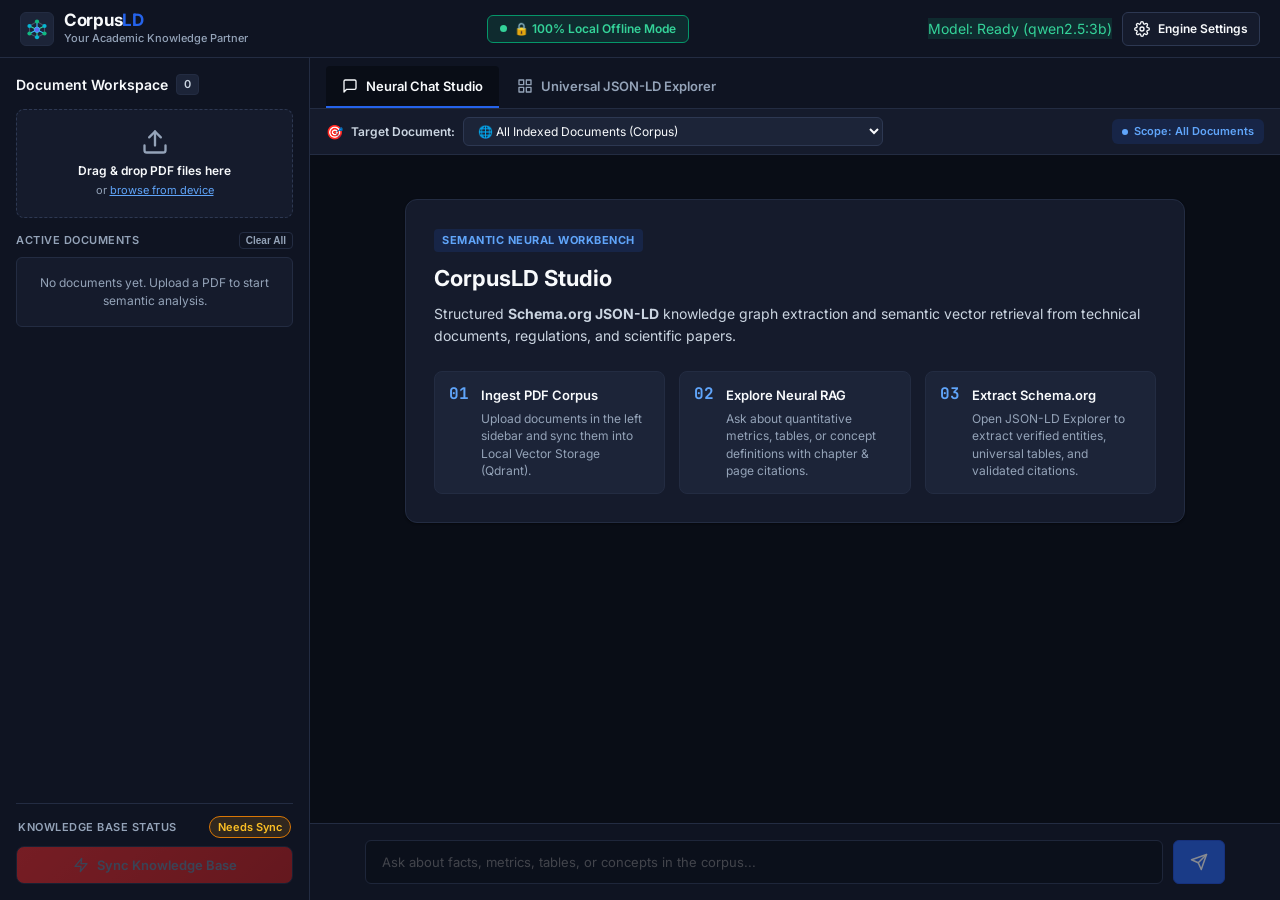
==== commit 785bf164: "feat(ui): add minimalist node-to-node knowledge graph SVG favicon and brand emblem" ====
--- a/frontend/index.html
+++ b/frontend/index.html
@@ -3,9 +3,9 @@
 <head>
   <meta charset="UTF-8">
   <meta name="viewport" content="width=device-width, initial-scale=1.0">
-  <meta http-equiv="Content-Security-Policy" content="default-src 'self'; script-src 'self' 'unsafe-inline' https://cdn.jsdelivr.net; style-src 'self' 'unsafe-inline' https://fonts.googleapis.com; font-src 'self' https://fonts.gstatic.com; connect-src 'self'; img-src 'self' data:;">
   <meta name="description" content="CorpusLD: Academic Knowledge Discovery. Transform unstructured PDFs into verified Schema.org JSON-LD and grounded knowledge graphs.">
   <title>CorpusLD | Your Academic Knowledge Partner &amp; Neural RAG Studio</title>
+  <link rel="icon" type="image/svg+xml" href="favicon.svg">
   <link rel="preconnect" href="https://fonts.googleapis.com">
   <link rel="preconnect" href="https://fonts.gstatic.com" crossorigin>
   <link href="https://fonts.googleapis.com/css2?family=Inter:wght@400;500;600;700&family=JetBrains+Mono:wght@400;500;600&family=Outfit:wght@500;600;700&display=swap" rel="stylesheet">
@@ -23,7 +23,29 @@
           <svg width="20" height="20" viewBox="0 0 24 24" fill="none" stroke="currentColor" stroke-width="2" stroke-linecap="round"><line x1="3" y1="12" x2="21" y2="12"></line><line x1="3" y1="6" x2="21" y2="6"></line><line x1="3" y1="18" x2="21" y2="18"></line></svg>
         </button>
         <div class="brand-logo">
-          <div class="brand-mark">🧬</div>
+          <div class="brand-mark" aria-hidden="true">
+            <svg width="24" height="24" viewBox="0 0 32 32" fill="none" xmlns="http://www.w3.org/2000/svg">
+              <line x1="16" y1="6" x2="26" y2="12" stroke="#475569" stroke-width="1.5" stroke-linecap="round"/>
+              <line x1="26" y1="12" x2="26" y2="22" stroke="#475569" stroke-width="1.5" stroke-linecap="round"/>
+              <line x1="26" y1="22" x2="16" y2="27" stroke="#475569" stroke-width="1.5" stroke-linecap="round"/>
+              <line x1="16" y1="27" x2="6" y2="22" stroke="#475569" stroke-width="1.5" stroke-linecap="round"/>
+              <line x1="6" y1="22" x2="6" y2="12" stroke="#475569" stroke-width="1.5" stroke-linecap="round"/>
+              <line x1="6" y1="12" x2="16" y2="6" stroke="#475569" stroke-width="1.5" stroke-linecap="round"/>
+              <line x1="16" y1="6" x2="16" y2="17" stroke="#38bdf8" stroke-width="1.5" stroke-linecap="round"/>
+              <line x1="26" y1="12" x2="16" y2="17" stroke="#34d399" stroke-width="1.5" stroke-linecap="round"/>
+              <line x1="26" y1="22" x2="16" y2="17" stroke="#38bdf8" stroke-width="1.5" stroke-linecap="round"/>
+              <line x1="16" y1="27" x2="16" y2="17" stroke="#34d399" stroke-width="1.5" stroke-linecap="round"/>
+              <line x1="6" y1="22" x2="16" y2="17" stroke="#38bdf8" stroke-width="1.5" stroke-linecap="round"/>
+              <line x1="6" y1="12" x2="16" y2="17" stroke="#34d399" stroke-width="1.5" stroke-linecap="round"/>
+              <circle cx="16" cy="6" r="2.8" fill="#10b981"/>
+              <circle cx="26" cy="12" r="2.8" fill="#06b6d4"/>
+              <circle cx="26" cy="22" r="2.8" fill="#10b981"/>
+              <circle cx="16" cy="27" r="2.8" fill="#06b6d4"/>
+              <circle cx="6" cy="22" r="2.8" fill="#10b981"/>
+              <circle cx="6" cy="12" r="2.8" fill="#06b6d4"/>
+              <circle cx="16" cy="17" r="3.6" fill="#6366f1" stroke="#38bdf8" stroke-width="1.2"/>
+            </svg>
+          </div>
           <div class="brand-text">
             <div class="brand-title">Corpus<span class="brand-accent">LD</span></div>
             <div class="brand-subtitle">Your Academic Knowledge Partner</div>
@@ -475,6 +497,11 @@
             <label for="setting-api-key">API Key (Optional for local servers like LM Studio):</label>
             <input type="password" id="setting-api-key" class="form-control" placeholder="sk-... / gsk_... / key">
           </div>
+
+          <div style="display: flex; gap: 8px; align-items: center; margin-top: 10px;">
+            <button type="button" id="btn-test-llm" class="btn btn-secondary btn-compact">⚡ Test LLM Connection</button>
+            <span id="llm-test-result" style="font-size: 11px; color: var(--text-muted);"></span>
+          </div>
         </div>
 
         <!-- SECTION 2: PARSER ENGINE -->
@@ -501,6 +528,11 @@
             <label for="setting-unstructured-key">Unstructured API Key:</label>
             <input type="password" id="setting-unstructured-key" class="form-control" placeholder="API Key...">
           </div>
+
+          <div style="display: flex; gap: 8px; align-items: center; margin-top: 10px;">
+            <button type="button" id="btn-test-parser" class="btn btn-secondary btn-compact">⚡ Test Parser Service</button>
+            <span id="parser-test-result" style="font-size: 11px; color: var(--text-muted);"></span>
+          </div>
         </div>
 
         <!-- SECTION 3: ENTERPRISE GRAPHDB & REPOSITORY SYNC -->
--- a/frontend/style.css
+++ b/frontend/style.css
@@ -150,10 +150,20 @@
 }
 
 .brand-mark {
-  font-size: 20px;
   display: flex;
   align-items: center;
   justify-content: center;
+  width: 34px;
+  height: 34px;
+  border-radius: var(--radius-sm);
+  background-color: var(--bg-surface-raised);
+  border: 1px solid var(--border-subtle);
+  flex-shrink: 0;
+  transition: border-color var(--duration-fast);
+}
+
+.brand-mark:hover {
+  border-color: var(--accent-primary);
 }
 
 .brand-title {
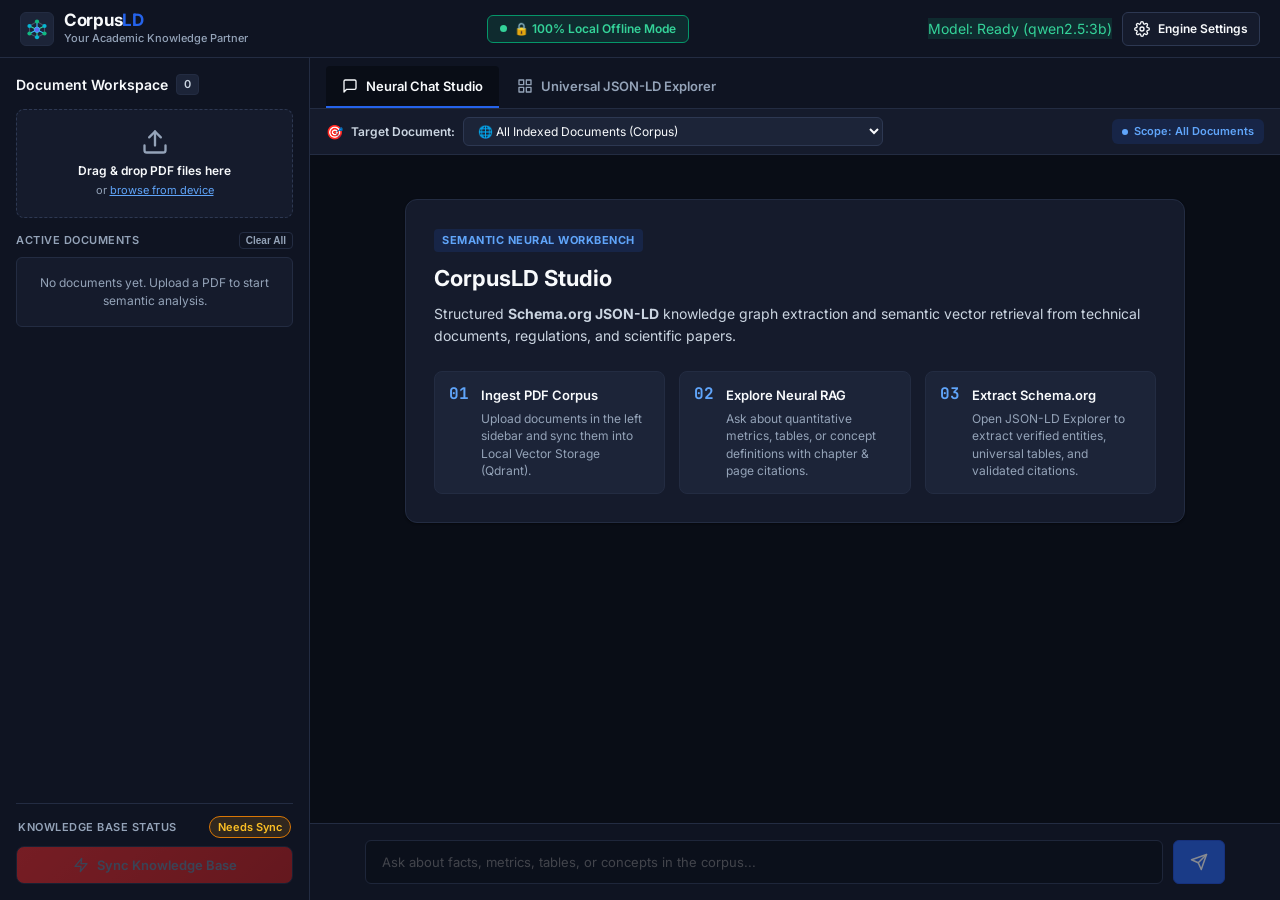
==== commit 2372c587: "refactor: decouple frontend into a modular ES architecture with segmented renderers and state manage" ====
--- a/frontend/index.html
+++ b/frontend/index.html
@@ -588,6 +588,6 @@
     </div>
   </div>
 
-  <script src="app.js?v=2.4"></script>
+  <script type="module" src="js/main.js?v=2.5"></script>
 </body>
 </html>
--- a/frontend/style.css
+++ b/frontend/style.css
@@ -1541,6 +1541,7 @@
   border-left: 2px solid var(--accent-primary);
   display: -webkit-box;
   -webkit-line-clamp: 3;
+  line-clamp: 3;
   -webkit-box-orient: vertical;
   overflow: hidden;
   text-overflow: ellipsis;
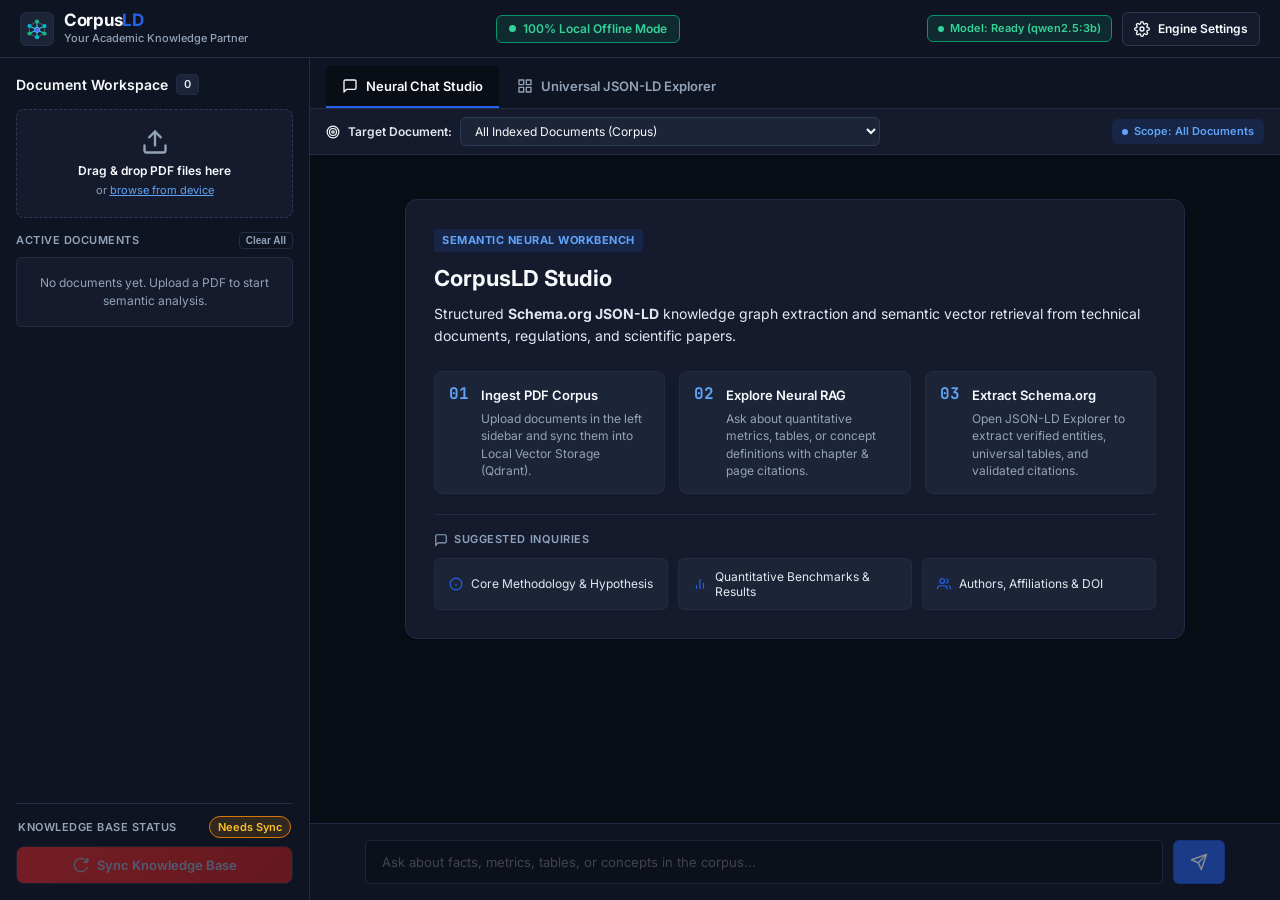
==== commit 813e778f: "feat: initialize CorpusLD frontend architecture with modular JS structure, custom CSS design system," ====
--- a/frontend/index.html
+++ b/frontend/index.html
@@ -115,7 +115,7 @@
             <span id="sync-state-badge" class="sync-badge badge-warning">Needs Sync</span>
           </div>
           <button id="btn-sync-kb" class="btn btn-sync btn-sync-needed btn-block" disabled>
-            <svg class="sync-icon" width="16" height="16" viewBox="0 0 24 24" fill="none" stroke="currentColor" stroke-width="2" stroke-linecap="round" stroke-linejoin="round"><polygon points="13 2 3 14 12 14 11 22 21 10 12 10 13 2"></polygon></svg>
+            <svg class="sync-icon" width="16" height="16" viewBox="0 0 24 24" fill="none" stroke="currentColor" stroke-width="2" stroke-linecap="round" stroke-linejoin="round"><path d="M21.5 2v6h-6M21.34 15.57a10 10 0 1 1-.57-8.38l5.67-5.67"/></svg>
             <span id="btn-sync-label">Sync Knowledge Base</span>
           </button>
           <div id="sync-spinner" class="sync-status hidden">
@@ -149,10 +149,10 @@
             <!-- CHAT SCOPE SELECTOR BAR -->
             <div class="chat-scope-bar">
               <div class="scope-select-wrap">
-                <span class="scope-icon">🎯</span>
+                <svg width="14" height="14" viewBox="0 0 24 24" fill="none" stroke="currentColor" stroke-width="2" class="scope-icon"><circle cx="12" cy="12" r="10"></circle><circle cx="12" cy="12" r="6"></circle><circle cx="12" cy="12" r="2"></circle></svg>
                 <span class="scope-title">Target Document:</span>
                 <select id="select-chat-scope" class="select-chat-scope">
-                  <option value="">🌐 All Indexed Documents (Corpus)</option>
+                  <option value="">All Indexed Documents (Corpus)</option>
                 </select>
               </div>
               <div id="chat-scope-pill" class="chat-scope-pill">
@@ -190,6 +190,28 @@
                       <h4>Extract Schema.org</h4>
                       <p>Open JSON-LD Explorer to extract verified entities, universal tables, and validated citations.</p>
                     </div>
+                  </div>
+                </div>
+
+                <!-- Chat Starter Prompts -->
+                <div class="chat-starters-wrap">
+                  <div class="chat-starters-label">
+                    <svg width="14" height="14" viewBox="0 0 24 24" fill="none" stroke="currentColor" stroke-width="2"><path d="M21 15a2 2 0 0 1-2 2H7l-4 4V5a2 2 0 0 1 2-2h14a2 2 0 0 1 2 2z"></path></svg>
+                    Suggested Inquiries
+                  </div>
+                  <div class="chat-starters-grid">
+                    <button type="button" class="prompt-chip" data-prompt="What is the core methodology and primary hypothesis of this document?">
+                      <span class="prompt-chip-icon"><svg width="14" height="14" viewBox="0 0 24 24" fill="none" stroke="currentColor" stroke-width="2"><circle cx="12" cy="12" r="10"></circle><line x1="12" y1="16" x2="12" y2="12"></line><line x1="12" y1="8" x2="12.01" y2="8"></line></svg></span>
+                      Core Methodology &amp; Hypothesis
+                    </button>
+                    <button type="button" class="prompt-chip" data-prompt="List all quantitative metrics, evaluation benchmarks, and numerical results.">
+                      <span class="prompt-chip-icon"><svg width="14" height="14" viewBox="0 0 24 24" fill="none" stroke="currentColor" stroke-width="2"><line x1="18" y1="20" x2="18" y2="10"></line><line x1="12" y1="20" x2="12" y2="4"></line><line x1="6" y1="20" x2="6" y2="14"></line></svg></span>
+                      Quantitative Benchmarks &amp; Results
+                    </button>
+                    <button type="button" class="prompt-chip" data-prompt="Extract the key author affiliations, research institutes, and DOI references.">
+                      <span class="prompt-chip-icon"><svg width="14" height="14" viewBox="0 0 24 24" fill="none" stroke="currentColor" stroke-width="2"><path d="M17 21v-2a4 4 0 0 0-4-4H5a4 4 0 0 0-4 4v2"></path><circle cx="9" cy="7" r="4"></circle><path d="M23 21v-2a4 4 0 0 0-3-3.87"></path><path d="M16 3.13a4 4 0 0 1 0 7.75"></path></svg></span>
+                      Authors, Affiliations &amp; DOI
+                    </button>
                   </div>
                 </div>
               </div>
@@ -230,13 +252,13 @@
                 </button>
                 <div class="export-dropdown-wrapper">
                   <select id="select-export-format" class="select-dropdown export-select" disabled title="Select export serialization format">
-                    <option value="jsonld">📥 Universal JSON-LD (.jsonld)</option>
-                    <option value="ttl">🐢 W3C Turtle RDF (.ttl)</option>
-                    <option value="bibtex">📚 BibTeX Citation (.bib)</option>
-                    <option value="ris">📑 RIS Reference (.ris)</option>
-                    <option value="csl">🧩 CSL-JSON (.csl.json)</option>
-                    <option value="cypher">🕸️ Neo4j Cypher Script (.cql)</option>
-                    <option value="graph">🧠 Deep KG Graph (.graph.jsonld)</option>
+                    <option value="jsonld">Universal JSON-LD (.jsonld)</option>
+                    <option value="ttl">W3C Turtle RDF (.ttl)</option>
+                    <option value="bibtex">BibTeX Citation (.bib)</option>
+                    <option value="ris">RIS Reference (.ris)</option>
+                    <option value="csl">CSL-JSON (.csl.json)</option>
+                    <option value="cypher">Neo4j Cypher Script (.cql)</option>
+                    <option value="graph">Deep KG Graph (.graph.jsonld)</option>
                   </select>
                   <button id="btn-download-export" class="btn btn-secondary" disabled title="Download formatted export file">
                     <svg width="16" height="16" viewBox="0 0 24 24" fill="none" stroke="currentColor" stroke-width="2" stroke-linecap="round" stroke-linejoin="round"><path d="M21 15v4a2 2 0 0 1-2 2H5a2 2 0 0 1-2-2v-4"></path><polyline points="7 10 12 15 17 10"></polyline><line x1="12" y1="15" x2="12" y2="3"></line></svg>
@@ -324,12 +346,12 @@
               <!-- DOCUMENT HERO OVERVIEW CARD -->
               <div class="doc-hero-card">
                 <div class="doc-hero-meta-row">
-                  <span id="hero-badge-type" class="hero-meta-pill">🏷️ ScholarlyArticle</span>
-                  <span id="hero-badge-lang" class="hero-meta-pill">🌐 en</span>
-                  <span id="hero-badge-date" class="hero-meta-pill">📅 2024</span>
-                  <span id="hero-badge-doi" class="hero-meta-pill">🔗 DOI</span>
-                  <span id="hero-badge-authors" class="hero-meta-pill">👥 4 Authors</span>
-                  <span id="hero-badge-citations" class="hero-meta-pill">📚 15 Citations</span>
+                  <span id="hero-badge-type" class="hero-meta-pill">ScholarlyArticle</span>
+                  <span id="hero-badge-lang" class="hero-meta-pill">en</span>
+                  <span id="hero-badge-date" class="hero-meta-pill">2024</span>
+                  <span id="hero-badge-doi" class="hero-meta-pill">DOI</span>
+                  <span id="hero-badge-authors" class="hero-meta-pill">Authors</span>
+                  <span id="hero-badge-citations" class="hero-meta-pill">Citations</span>
                 </div>
                 <div id="metadata-completeness-alert" class="hidden"></div>
                 <h2 id="doc-hero-title" class="doc-hero-title">Document Title</h2>
@@ -355,14 +377,14 @@
               <!-- 13 SUB-TABS NAVIGATION -->
               <div class="subtabs-nav" role="tablist">
                 <button class="subtab-btn active" data-subtab="sub-author">Author &amp; Metadata</button>
-                <button class="subtab-btn" data-subtab="sub-kg">🧠 Knowledge Graph</button>
+                <button class="subtab-btn" data-subtab="sub-kg">Knowledge Graph</button>
                 <button class="subtab-btn" data-subtab="sub-entities">Entities</button>
                 <button class="subtab-btn" data-subtab="sub-metrics">Quantitative Metrics</button>
                 <button class="subtab-btn" data-subtab="sub-sections">Sections</button>
                 <button class="subtab-btn" data-subtab="sub-tables">Tables</button>
-                <button class="subtab-btn" data-subtab="sub-procedures">⚙️ Procedures</button>
-                <button class="subtab-btn" data-subtab="sub-formulas">📐 Math Formulas</button>
-                <button class="subtab-btn" data-subtab="sub-terms">🏷️ Terms &amp; Codes</button>
+                <button class="subtab-btn" data-subtab="sub-procedures">Procedures</button>
+                <button class="subtab-btn" data-subtab="sub-formulas">Math Formulas</button>
+                <button class="subtab-btn" data-subtab="sub-terms">Terms &amp; Codes</button>
                 <button class="subtab-btn" data-subtab="sub-refs">References</button>
                 <button class="subtab-btn" data-subtab="sub-scholar">Scholar Meta Tags</button>
                 <button class="subtab-btn" data-subtab="sub-htmlhead">HTML Head Bundle</button>
@@ -499,7 +521,7 @@
           </div>
 
           <div style="display: flex; gap: 8px; align-items: center; margin-top: 10px;">
-            <button type="button" id="btn-test-llm" class="btn btn-secondary btn-compact">⚡ Test LLM Connection</button>
+            <button type="button" id="btn-test-llm" class="btn btn-secondary btn-compact">Test LLM Connection</button>
             <span id="llm-test-result" style="font-size: 11px; color: var(--text-muted);"></span>
           </div>
         </div>
@@ -530,7 +552,7 @@
           </div>
 
           <div style="display: flex; gap: 8px; align-items: center; margin-top: 10px;">
-            <button type="button" id="btn-test-parser" class="btn btn-secondary btn-compact">⚡ Test Parser Service</button>
+            <button type="button" id="btn-test-parser" class="btn btn-secondary btn-compact">Test Parser Service</button>
             <span id="parser-test-result" style="font-size: 11px; color: var(--text-muted);"></span>
           </div>
         </div>
--- a/frontend/style.css
+++ b/frontend/style.css
@@ -21,9 +21,9 @@
 
   /* Text Contrast Tokens (WCAG AA 4.5:1 to 14:1 verified against dark base) */
   --text-primary: #f8fafc;
-  --text-secondary: #cbd5e1;
+  --text-secondary: #e2e8f0;
   --text-muted: #94a3b8;
-  --text-dim: #64748b;
+  --text-dim: #8da2be;
   --text-on-accent: #ffffff;
 
   /* Accent & Intent Palette */
@@ -837,7 +837,11 @@
 }
 .select-chat-scope:focus {
   border-color: var(--accent-primary);
-  outline: none;
+}
+.select-chat-scope:focus-visible {
+  border-color: var(--accent-primary);
+  outline: 2px solid var(--border-focus);
+  outline-offset: 1px;
 }
 .chat-scope-pill {
   display: inline-flex;
@@ -947,6 +951,67 @@
   line-height: 1.45;
 }
 
+/* Chat Starter Prompt Suggestions */
+.chat-starters-wrap {
+  margin-top: 20px;
+  padding-top: 16px;
+  border-top: 1px solid var(--border-subtle);
+}
+
+.chat-starters-label {
+  font-size: 11px;
+  font-weight: 600;
+  text-transform: uppercase;
+  letter-spacing: 0.05em;
+  color: var(--text-dim);
+  margin-bottom: 10px;
+  display: flex;
+  align-items: center;
+  gap: 6px;
+}
+
+.chat-starters-grid {
+  display: grid;
+  grid-template-columns: repeat(auto-fit, minmax(220px, 1fr));
+  gap: 10px;
+}
+
+.prompt-chip {
+  display: flex;
+  align-items: center;
+  gap: 8px;
+  padding: 10px 14px;
+  background-color: var(--bg-surface-raised);
+  border: 1px solid var(--border-subtle);
+  border-radius: var(--radius-sm);
+  color: var(--text-secondary);
+  font-size: 12px;
+  font-family: var(--font-ui);
+  text-align: left;
+  cursor: pointer;
+  transition: all var(--duration-fast) var(--ease-standard);
+  min-height: 44px;
+}
+
+.prompt-chip:hover {
+  background-color: var(--bg-surface-hover);
+  border-color: var(--border-hover);
+  color: var(--text-primary);
+}
+
+.prompt-chip:focus-visible {
+  outline: 2px solid var(--border-focus);
+  outline-offset: 1px;
+}
+
+.prompt-chip-icon {
+  display: flex;
+  align-items: center;
+  justify-content: center;
+  color: var(--accent-primary);
+  flex-shrink: 0;
+}
+
 /* Chat Messages */
 .msg-row {
   display: flex;
@@ -1354,12 +1419,18 @@
   color: var(--text-secondary);
   background-color: var(--bg-surface-raised);
   border: 1px solid var(--border-subtle);
-  padding: 3px 10px;
+  padding: 4px 10px;
   border-radius: var(--radius-xs);
   display: inline-flex;
   align-items: center;
-  gap: 5px;
+  gap: 6px;
   transition: background-color var(--duration-fast), border-color var(--duration-fast);
+}
+
+.hero-meta-pill svg {
+  width: 13px;
+  height: 13px;
+  flex-shrink: 0;
 }
 
 /* High-Contrast Pill Status Variants */
